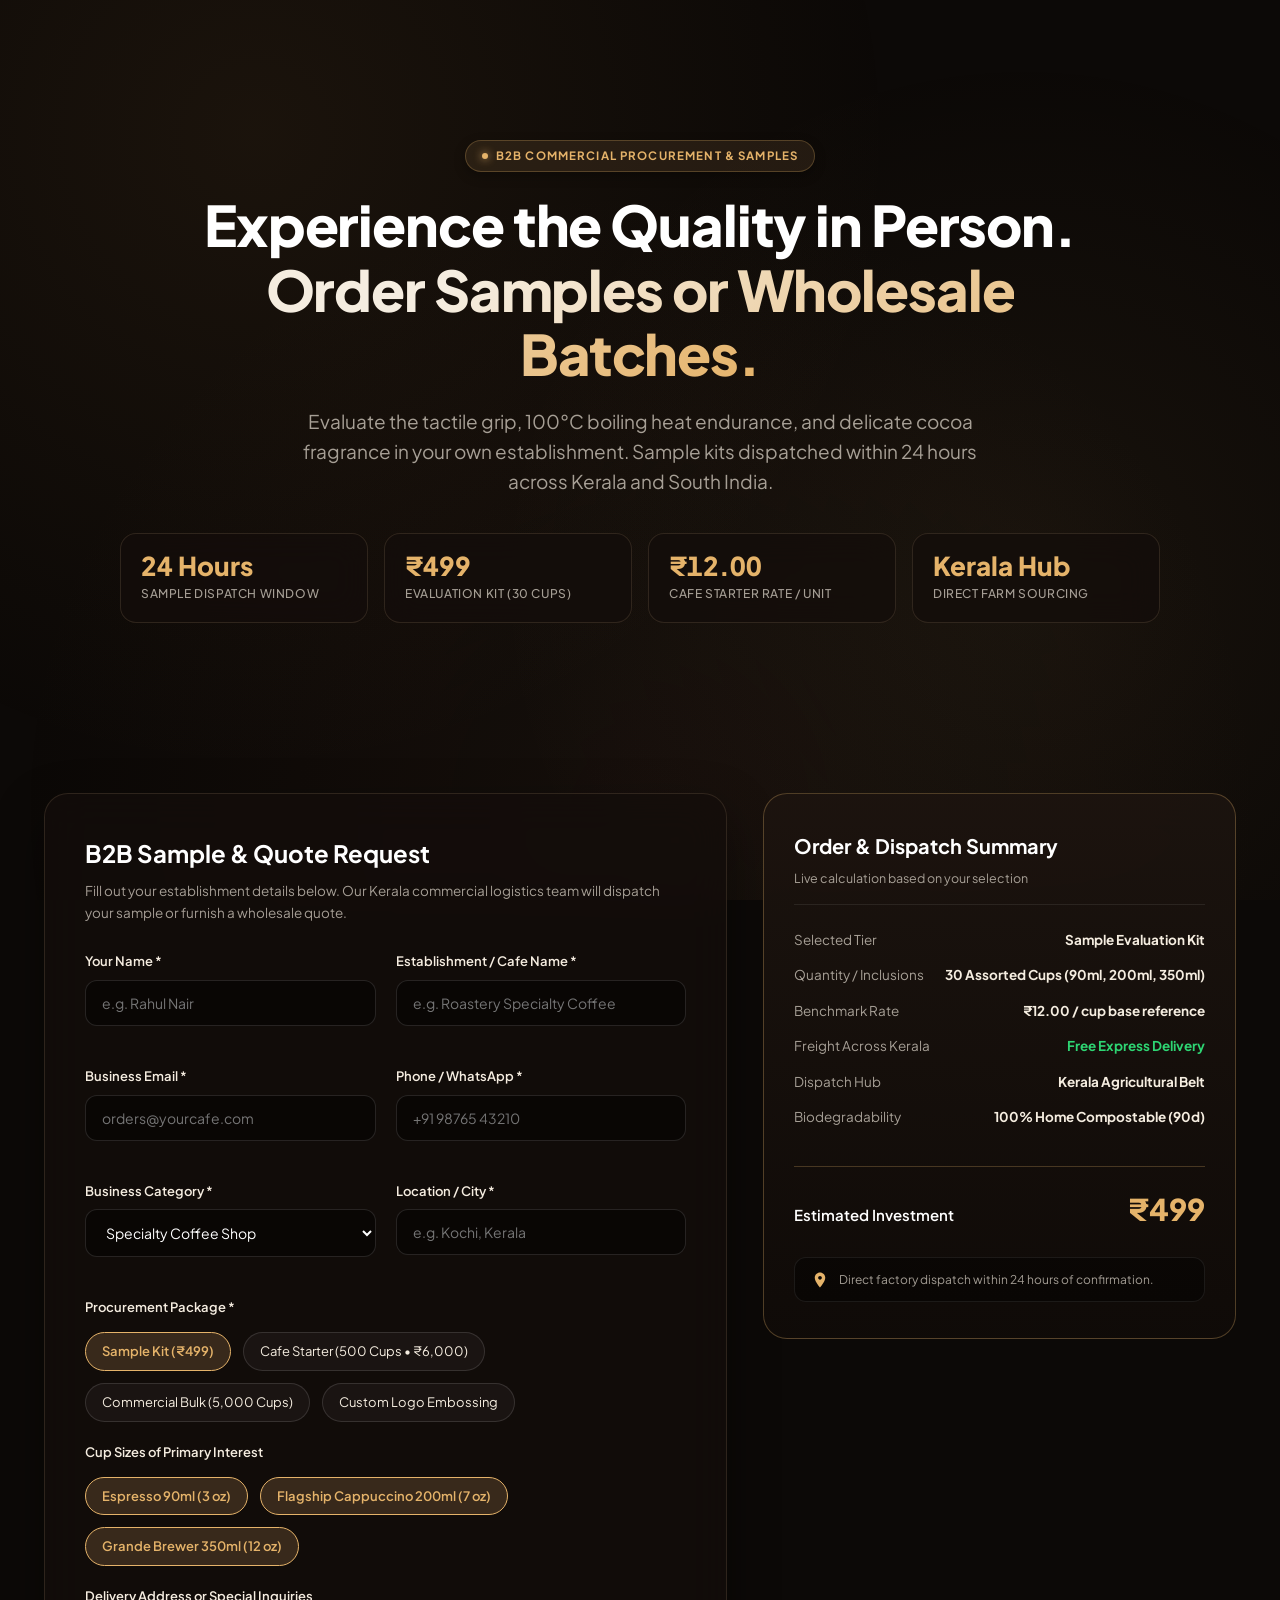
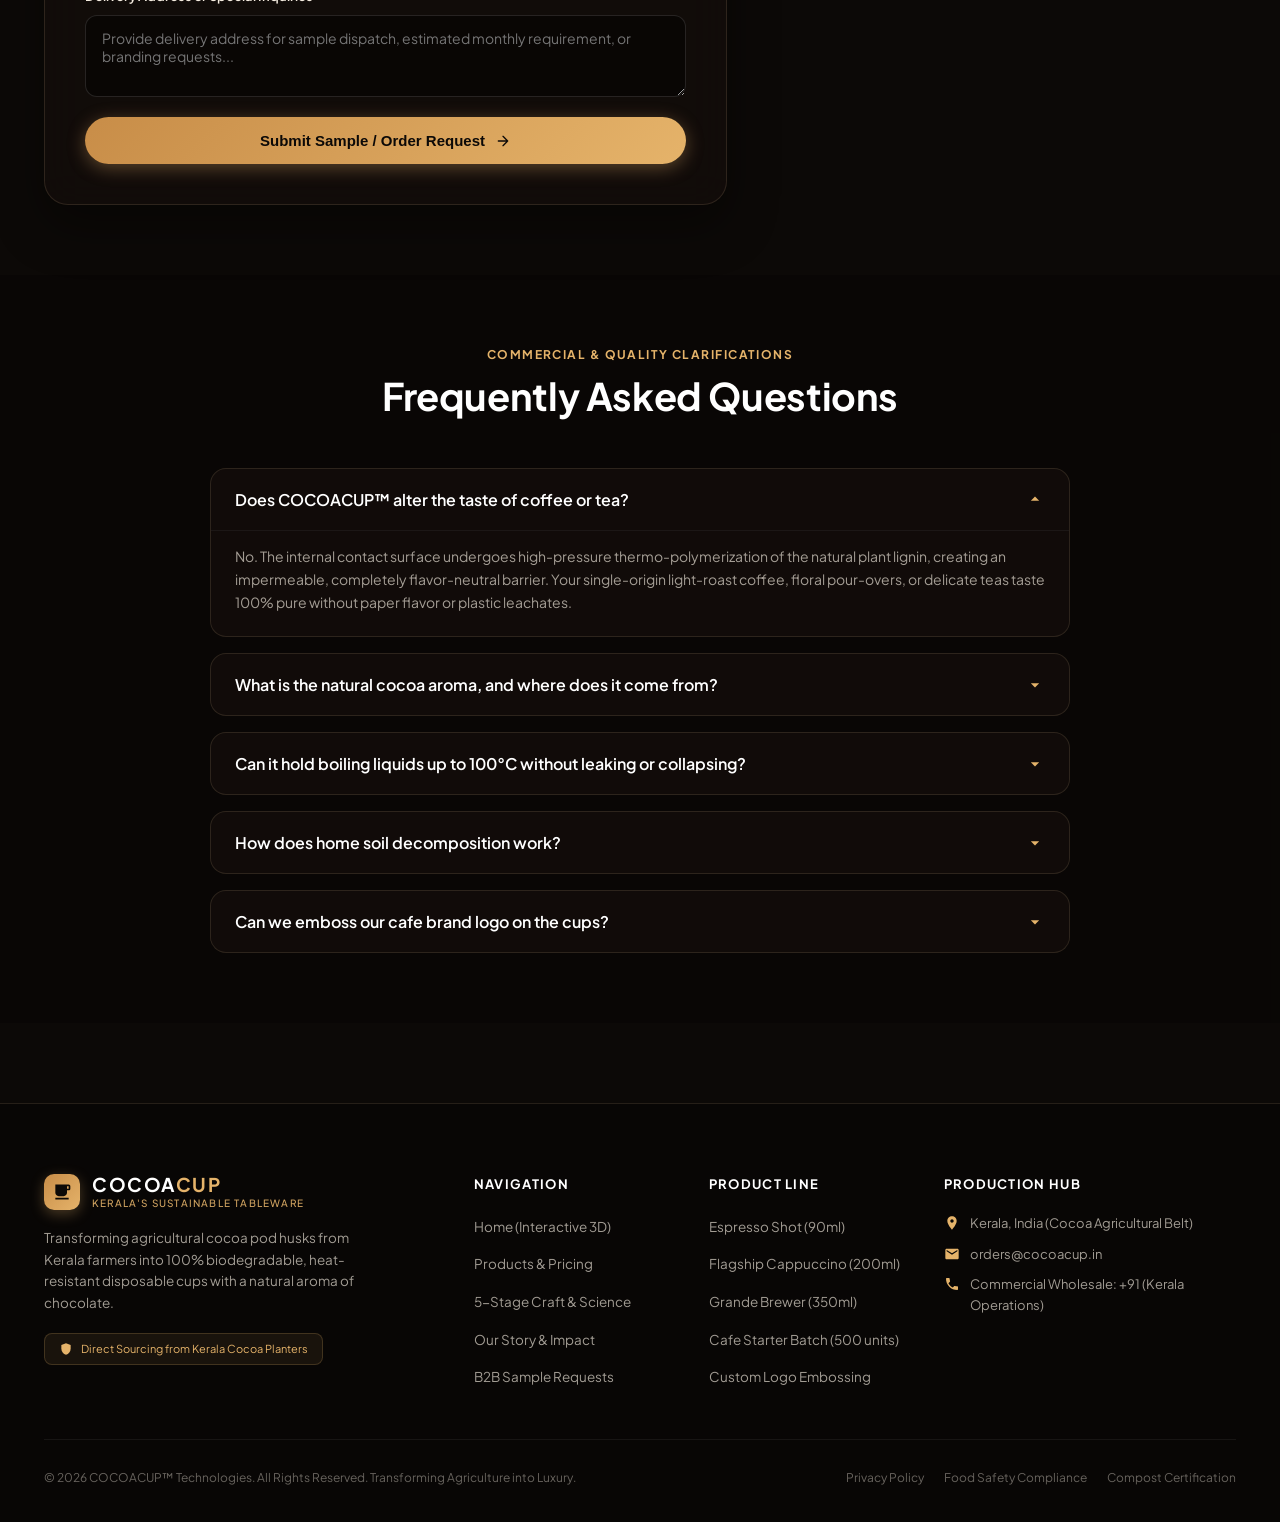
==== contact.html @ 3836f6c8 "Initial commit: COCOACUP luxury scrollytelling website and product pages" ====
<!DOCTYPE html>
<html lang="en">
<head>
  <meta charset="UTF-8">
  <meta name="viewport" content="width=device-width, initial-scale=1.0">
  <title>COCOACUP™ — B2B Wholesale & Sample Inquiries</title>
  <link rel="preconnect" href="https://fonts.googleapis.com">
  <link rel="preconnect" href="https://fonts.gstatic.com" crossorigin>
  <link href="https://fonts.googleapis.com/css2?family=Plus+Jakarta+Sans:wght@300;400;500;600;700;800&display=swap" rel="stylesheet">
  <link rel="stylesheet" href="css/style.css">
  <style>
    /* Contact Page Layout */
    .contact-grid {
      display: grid;
      grid-template-columns: 1.3fr 0.9fr;
      gap: 36px;
      margin-top: 40px;
    }

    .form-card {
      background: var(--bg-card);
      border: 1px solid var(--border-card);
      border-radius: 24px;
      padding: 40px;
      backdrop-filter: blur(20px);
      box-shadow: 0 20px 50px rgba(0, 0, 0, 0.4);
    }

    .form-row {
      display: grid;
      grid-template-columns: 1fr 1fr;
      gap: 20px;
      margin-bottom: 20px;
    }

    .form-group {
      display: flex;
      flex-direction: column;
      gap: 8px;
      margin-bottom: 20px;
    }

    .form-label {
      font-size: 13px;
      font-weight: 600;
      color: var(--accent-cream);
    }

    .form-input, .form-select, .form-textarea {
      width: 100%;
      background: rgba(0, 0, 0, 0.45);
      border: 1px solid rgba(255, 255, 255, 0.12);
      border-radius: 12px;
      padding: 13px 16px;
      color: #ffffff;
      font-family: inherit;
      font-size: 14px;
      outline: none;
      transition: all 0.25s ease;
    }

    .form-input:focus, .form-select:focus, .form-textarea:focus {
      border-color: var(--accent-gold);
      box-shadow: 0 0 12px rgba(229, 179, 106, 0.25);
      background: rgba(20, 14, 11, 0.6);
    }

    .form-select option {
      background: #140e0b;
      color: #ffffff;
    }

    .form-checkbox-group {
      display: flex;
      flex-wrap: wrap;
      gap: 12px;
      margin-top: 6px;
    }

    .custom-check-pill {
      display: inline-flex;
      align-items: center;
      gap: 8px;
      padding: 8px 16px;
      background: rgba(255, 255, 255, 0.04);
      border: 1px solid rgba(255, 255, 255, 0.12);
      border-radius: 999px;
      cursor: pointer;
      font-size: 13px;
      color: var(--accent-cream);
      transition: all 0.2s ease;
      user-select: none;
    }

    .custom-check-pill input {
      display: none;
    }

    .custom-check-pill.selected {
      background: rgba(229, 179, 106, 0.18);
      border-color: var(--accent-gold);
      color: var(--accent-gold);
      font-weight: 600;
    }

    /* Live Summary Card */
    .summary-card {
      background: linear-gradient(180deg, rgba(28, 20, 15, 0.95), rgba(16, 11, 8, 0.95));
      border: 1px solid rgba(229, 179, 106, 0.3);
      border-radius: 24px;
      padding: 36px 30px;
      backdrop-filter: blur(20px);
      display: flex;
      flex-direction: column;
      position: sticky;
      top: 100px;
    }

    .summary-title {
      font-size: 20px;
      font-weight: 700;
      color: #ffffff;
      margin-bottom: 6px;
    }

    .summary-desc {
      font-size: 12.5px;
      color: var(--text-muted);
      margin-bottom: 24px;
      border-bottom: 1px solid rgba(255, 255, 255, 0.08);
      padding-bottom: 16px;
    }

    .summary-list {
      list-style: none;
      display: flex;
      flex-direction: column;
      gap: 14px;
      margin-bottom: 28px;
      flex-grow: 1;
    }

    .summary-row {
      display: flex;
      justify-content: space-between;
      font-size: 13.5px;
    }

    .summary-label {
      color: var(--text-muted);
    }

    .summary-value {
      font-weight: 700;
      color: var(--accent-cream);
      text-align: right;
    }

    .summary-total-bar {
      border-top: 1px solid rgba(229, 179, 106, 0.25);
      padding-top: 18px;
      margin-top: 10px;
      display: flex;
      justify-content: space-between;
      align-items: baseline;
    }

    .summary-total-val {
      font-size: 30px;
      font-weight: 800;
      color: var(--accent-gold);
    }

    .hub-badge {
      display: flex;
      align-items: center;
      gap: 10px;
      margin-top: 24px;
      padding: 12px 16px;
      background: rgba(0, 0, 0, 0.4);
      border: 1px solid rgba(255, 255, 255, 0.08);
      border-radius: 12px;
      font-size: 12px;
      color: var(--text-muted);
    }

    .hub-badge svg {
      width: 18px;
      height: 18px;
      fill: var(--accent-gold);
      flex-shrink: 0;
    }

    /* FAQ Accordion */
    .faq-container {
      max-width: 860px;
      margin: 40px auto 0;
      display: flex;
      flex-direction: column;
      gap: 16px;
    }

    .faq-item {
      background: var(--bg-card);
      border: 1px solid var(--border-card);
      border-radius: 16px;
      overflow: hidden;
      transition: all 0.25s ease;
    }

    .faq-item:hover {
      border-color: var(--border-card-hover);
    }

    .faq-trigger {
      width: 100%;
      background: transparent;
      border: none;
      padding: 20px 24px;
      text-align: left;
      font-size: 16px;
      font-weight: 600;
      color: #ffffff;
      display: flex;
      justify-content: space-between;
      align-items: center;
      cursor: pointer;
      font-family: inherit;
    }

    .faq-icon {
      width: 20px;
      height: 20px;
      fill: var(--accent-gold);
      transition: transform 0.3s ease;
      flex-shrink: 0;
    }

    .faq-item.open .faq-icon {
      transform: rotate(180deg);
    }

    .faq-content {
      padding: 0 24px 22px;
      font-size: 14px;
      color: var(--text-muted);
      line-height: 1.65;
      display: none;
      border-top: 1px solid rgba(255, 255, 255, 0.05);
      padding-top: 14px;
    }

    .faq-item.open .faq-content {
      display: block;
    }

    /* Success Modal */
    .modal-overlay {
      position: fixed;
      inset: 0;
      background: rgba(0, 0, 0, 0.85);
      backdrop-filter: blur(12px);
      z-index: 200;
      display: none;
      align-items: center;
      justify-content: center;
      padding: 24px;
    }

    .modal-overlay.active {
      display: flex;
      animation: fadeIn 0.25s ease;
    }

    .modal-box {
      background: #140e0b;
      border: 1px solid var(--accent-gold);
      border-radius: 24px;
      padding: 40px;
      max-width: 520px;
      width: 100%;
      text-align: center;
      box-shadow: 0 25px 60px rgba(0, 0, 0, 0.8);
    }

    .modal-icon-wrap {
      width: 64px;
      height: 64px;
      border-radius: 50%;
      background: rgba(46, 213, 115, 0.15);
      border: 1px solid #2ed573;
      display: flex;
      align-items: center;
      justify-content: center;
      margin: 0 auto 20px;
      color: #2ed573;
    }

    .modal-icon-wrap svg {
      width: 32px;
      height: 32px;
      fill: currentColor;
    }

    @keyframes fadeIn {
      from { opacity: 0; transform: scale(0.95); }
      to { opacity: 1; transform: scale(1); }
    }

    @media (max-width: 992px) {
      .contact-grid {
        grid-template-columns: 1fr;
      }
      .summary-card {
        position: static;
      }
    }

    @media (max-width: 600px) {
      .form-card {
        padding: 24px;
      }
      .form-row {
        grid-template-columns: 1fr;
      }
    }
  </style>
</head>
<body>

  <div class="page-ambient-glow"></div>

  <!-- Unified Luxury Site Header -->
  <header class="site-header" id="site-header">
    <div class="container nav-inner">
      <a href="index.html" class="brand-logo">
        <div class="brand-emblem">
          <svg viewBox="0 0 24 24">
            <path d="M20 3H4v10c0 2.21 1.79 4 4 4h6c2.21 0 4-1.79 4-4v-3h2c1.1 0 2-.9 2-2V5c0-1.1-.9-2-2-2zm0 5h-2V5h2v3zM4 19h16v2H4z"/>
          </svg>
        </div>
        <div class="brand-text">
          <span class="brand-name">COCOA<span>CUP</span></span>
          <span class="brand-tagline">Kerala's Sustainable Tableware</span>
        </div>
      </a>

      <ul class="nav-links">
        <li><a href="index.html" class="nav-link">Home</a></li>
        <li><a href="products.html" class="nav-link">Products & Rates</a></li>
        <li><a href="process.html" class="nav-link">Craft & Process</a></li>
        <li><a href="story.html" class="nav-link">Our Story & Impact</a></li>
        <li><a href="contact.html" class="nav-link active">B2B / Contact</a></li>
      </ul>

      <div class="nav-actions">
        <a href="#sample" class="btn-sample">
          <span>Request Samples</span>
          <svg width="14" height="14" viewBox="0 0 24 24" fill="currentColor">
            <path d="M5 12h14M12 5l7 7-7 7" stroke="currentColor" stroke-width="2" stroke-linecap="round" stroke-linejoin="round" fill="none"/>
          </svg>
        </a>
        <button class="mobile-toggle" id="mobile-toggle" aria-label="Toggle Navigation">
          <svg viewBox="0 0 24 24">
            <path d="M3 18h18v-2H3v2zm0-5h18v-2H3v2zm0-7v2h18V6H3z"/>
          </svg>
        </button>
      </div>
    </div>
  </header>

  <!-- Mobile Drawer -->
  <div class="mobile-drawer" id="mobile-drawer">
    <a href="index.html" class="nav-link">Home (Interactive 3D Stage)</a>
    <a href="products.html" class="nav-link">Products & Commercial Rates</a>
    <a href="process.html" class="nav-link">5-Stage Craft & Process</a>
    <a href="story.html" class="nav-link">Our Story & Kerala Farmers</a>
    <a href="contact.html" class="nav-link active">Wholesale Order & Contact</a>
    <a href="#sample" class="btn-primary" style="margin-top: 10px;">Request Sample Kit</a>
  </div>

  <div class="content-wrapper">
    <!-- Hero Section -->
    <section class="page-hero" id="sample">
      <div class="container">
        <div class="hero-pill-badge">
          <span class="dot"></span>
          <span>B2B Commercial Procurement & Samples</span>
        </div>
        <h1 class="page-title">
          Experience the Quality in Person. <br>
          <span class="highlight">Order Samples or Wholesale Batches.</span>
        </h1>
        <p class="page-description">
          Evaluate the tactile grip, 100°C boiling heat endurance, and delicate cocoa fragrance in your own establishment. Sample kits dispatched within 24 hours across Kerala and South India.
        </p>

        <!-- Fast Metrics Strip -->
        <div class="metrics-strip">
          <div class="metric-pill">
            <div class="metric-val">24 Hours</div>
            <div class="metric-label">Sample Dispatch Window</div>
          </div>
          <div class="metric-pill">
            <div class="metric-val">₹499</div>
            <div class="metric-label">Evaluation Kit (30 Cups)</div>
          </div>
          <div class="metric-pill">
            <div class="metric-val">₹12.00</div>
            <div class="metric-label">Cafe Starter Rate / Unit</div>
          </div>
          <div class="metric-pill">
            <div class="metric-val">Kerala Hub</div>
            <div class="metric-label">Direct Farm Sourcing</div>
          </div>
        </div>
      </div>
    </section>

    <!-- Form & Live Order Summary Section -->
    <section class="section-pad">
      <div class="container">
        <div class="contact-grid">
          <!-- Form -->
          <div class="form-card">
            <h2 style="font-size: 24px; font-weight:700; color:#fff; margin-bottom:8px;">B2B Sample & Quote Request</h2>
            <p style="font-size: 13.5px; color:var(--text-muted); margin-bottom:28px;">
              Fill out your establishment details below. Our Kerala commercial logistics team will dispatch your sample or furnish a wholesale quote.
            </p>

            <form id="orderForm">
              <div class="form-row">
                <div class="form-group">
                  <label class="form-label" for="contactName">Your Name *</label>
                  <input type="text" id="contactName" class="form-input" placeholder="e.g. Rahul Nair" required>
                </div>
                <div class="form-group">
                  <label class="form-label" for="businessName">Establishment / Cafe Name *</label>
                  <input type="text" id="businessName" class="form-input" placeholder="e.g. Roastery Specialty Coffee" required>
                </div>
              </div>

              <div class="form-row">
                <div class="form-group">
                  <label class="form-label" for="email">Business Email *</label>
                  <input type="email" id="email" class="form-input" placeholder="orders@yourcafe.com" required>
                </div>
                <div class="form-group">
                  <label class="form-label" for="phone">Phone / WhatsApp *</label>
                  <input type="tel" id="phone" class="form-input" placeholder="+91 98765 43210" required>
                </div>
              </div>

              <div class="form-row">
                <div class="form-group">
                  <label class="form-label" for="businessType">Business Category *</label>
                  <select id="businessType" class="form-select">
                    <option value="Specialty Cafe">Specialty Coffee Shop</option>
                    <option value="Restaurant / Bistro">Restaurant / Bistro</option>
                    <option value="Luxury Resort / Hotel">Luxury Hotel / Resort</option>
                    <option value="Catering & Events">Catering & Event Organiser</option>
                    <option value="Wholesale Distributor">Packaging Distributor</option>
                    <option value="Corporate Office">Corporate Office / Institution</option>
                  </select>
                </div>
                <div class="form-group">
                  <label class="form-label" for="cityLocation">Location / City *</label>
                  <input type="text" id="cityLocation" class="form-input" placeholder="e.g. Kochi, Kerala" required>
                </div>
              </div>

              <!-- Order Tier Selection -->
              <div class="form-group">
                <label class="form-label">Procurement Package *</label>
                <div class="form-checkbox-group" id="tierGroup">
                  <label class="custom-check-pill selected" data-tier="sample" data-price="499" data-desc="30 Assorted Cups + Testing Kit">
                    <input type="radio" name="orderTier" value="sample" checked>
                    <span>Sample Kit (₹499)</span>
                  </label>
                  <label class="custom-check-pill" data-tier="starter" data-price="6000" data-desc="500 Flagship Cups (₹12/cup)">
                    <input type="radio" name="orderTier" value="starter">
                    <span>Cafe Starter (500 Cups &bull; ₹6,000)</span>
                  </label>
                  <label class="custom-check-pill" data-tier="wholesale" data-price="52500" data-desc="5,000+ Cups (₹10.50/cup)">
                    <input type="radio" name="orderTier" value="wholesale">
                    <span>Commercial Bulk (5,000 Cups)</span>
                  </label>
                  <label class="custom-check-pill" data-tier="custom" data-price="Quote" data-desc="25,000+ Units with Logo Moulding">
                    <input type="radio" name="orderTier" value="custom">
                    <span>Custom Logo Embossing</span>
                  </label>
                </div>
              </div>

              <!-- Sizes of Interest -->
              <div class="form-group">
                <label class="form-label">Cup Sizes of Primary Interest</label>
                <div class="form-checkbox-group">
                  <label class="custom-check-pill selected">
                    <input type="checkbox" checked value="Espresso 90ml">
                    <span>Espresso 90ml (3 oz)</span>
                  </label>
                  <label class="custom-check-pill selected">
                    <input type="checkbox" checked value="Cappuccino 200ml">
                    <span>Flagship Cappuccino 200ml (7 oz)</span>
                  </label>
                  <label class="custom-check-pill selected">
                    <input type="checkbox" checked value="Grande 350ml">
                    <span>Grande Brewer 350ml (12 oz)</span>
                  </label>
                </div>
              </div>

              <!-- Note -->
              <div class="form-group">
                <label class="form-label" for="notes">Delivery Address or Special Inquiries</label>
                <textarea id="notes" rows="3" class="form-textarea" placeholder="Provide delivery address for sample dispatch, estimated monthly requirement, or branding requests..."></textarea>
              </div>

              <button type="submit" class="btn-primary" style="width:100%; padding:15px; font-size:15px; justify-content:center;">
                <span>Submit Sample / Order Request</span>
                <svg width="16" height="16" viewBox="0 0 24 24" fill="currentColor">
                  <path d="M5 12h14M12 5l7 7-7 7" stroke="currentColor" stroke-width="2" stroke-linecap="round" stroke-linejoin="round" fill="none"/>
                </svg>
              </button>
            </form>
          </div>

          <!-- Sticky Live Summary Card -->
          <div>
            <div class="summary-card">
              <h3 class="summary-title">Order & Dispatch Summary</h3>
              <div class="summary-desc">Live calculation based on your selection</div>

              <ul class="summary-list">
                <li class="summary-row">
                  <span class="summary-label">Selected Tier</span>
                  <span class="summary-value" id="summaryTierName">Sample Evaluation Kit</span>
                </li>
                <li class="summary-row">
                  <span class="summary-label">Quantity / Inclusions</span>
                  <span class="summary-value" id="summaryInclusions">30 Assorted Cups (90ml, 200ml, 350ml)</span>
                </li>
                <li class="summary-row">
                  <span class="summary-label">Benchmark Rate</span>
                  <span class="summary-value">₹12.00 / cup base reference</span>
                </li>
                <li class="summary-row">
                  <span class="summary-label">Freight Across Kerala</span>
                  <span class="summary-value" style="color:#2ed573;">Free Express Delivery</span>
                </li>
                <li class="summary-row">
                  <span class="summary-label">Dispatch Hub</span>
                  <span class="summary-value">Kerala Agricultural Belt</span>
                </li>
                <li class="summary-row">
                  <span class="summary-label">Biodegradability</span>
                  <span class="summary-value">100% Home Compostable (90d)</span>
                </li>
              </ul>

              <div class="summary-total-bar">
                <span class="summary-label" style="font-size:15px; font-weight:600; color:#fff;">Estimated Investment</span>
                <span class="summary-total-val" id="summaryTotal">₹499</span>
              </div>

              <div class="hub-badge">
                <svg viewBox="0 0 24 24"><path d="M12 2C8.13 2 5 5.13 5 9c0 5.25 7 13 7 13s7-7.75 7-13c0-3.87-3.13-7-7-7zm0 9.5c-1.38 0-2.5-1.12-2.5-2.5s1.12-2.5 2.5-2.5 2.5 1.12 2.5 2.5-1.12 2.5-2.5 2.5z"/></svg>
                <span>Direct factory dispatch within 24 hours of confirmation.</span>
              </div>
            </div>
          </div>
        </div>
      </div>
    </section>

    <!-- FAQ Section -->
    <section class="section-pad" style="background: rgba(0,0,0,0.25);">
      <div class="container">
        <div class="section-header">
          <div class="section-subtitle">Commercial & Quality Clarifications</div>
          <h2 class="section-title">Frequently Asked Questions</h2>
        </div>

        <div class="faq-container">
          <!-- FAQ 1 -->
          <div class="faq-item open">
            <button class="faq-trigger" type="button">
              <span>Does COCOACUP™ alter the taste of coffee or tea?</span>
              <svg class="faq-icon" viewBox="0 0 24 24"><path d="M7 10l5 5 5-5z"/></svg>
            </button>
            <div class="faq-content">
              No. The internal contact surface undergoes high-pressure thermo-polymerization of the natural plant lignin, creating an impermeable, completely flavor-neutral barrier. Your single-origin light-roast coffee, floral pour-overs, or delicate teas taste 100% pure without paper flavor or plastic leachates.
            </div>
          </div>

          <!-- FAQ 2 -->
          <div class="faq-item">
            <button class="faq-trigger" type="button">
              <span>What is the natural cocoa aroma, and where does it come from?</span>
              <svg class="faq-icon" viewBox="0 0 24 24"><path d="M7 10l5 5 5-5z"/></svg>
            </button>
            <div class="faq-content">
              Because our cups are manufactured from authentic Kerala cocoa pod husks, the exterior of the cup retains natural organic theobromine volatile compounds. When you hold the hot cup, you receive a subtle, comforting scent of fine dark chocolate, enhancing the sensory ritual of drinking your beverage.
            </div>
          </div>

          <!-- FAQ 3 -->
          <div class="faq-item">
            <button class="faq-trigger" type="button">
              <span>Can it hold boiling liquids up to 100°C without leaking or collapsing?</span>
              <svg class="faq-icon" viewBox="0 0 24 24"><path d="M7 10l5 5 5-5z"/></svg>
            </button>
            <div class="faq-content">
              Yes, rigorously tested. Unlike PLA bioplastics that soften and melt at 55°C, COCOACUP is cured under 180°C and 180 bar pressure. It easily handles boiling tea, Americanos, and hot soups up to 100°C for over 4 continuous hours with zero softening and zero leakage.
            </div>
          </div>

          <!-- FAQ 4 -->
          <div class="faq-item">
            <button class="faq-trigger" type="button">
              <span>How does home soil decomposition work?</span>
              <svg class="faq-icon" viewBox="0 0 24 24"><path d="M7 10l5 5 5-5z"/></svg>
            </button>
            <div class="faq-content">
              COCOACUP contains zero polyethylene, zero PLA, and zero synthetic polymers. Discard it into your cafe's organic waste bin, home compost, or soil garden. Naturally occurring soil fungi and bacteria digest the organic cocoa fibers into humus within 90 days.
            </div>
          </div>

          <!-- FAQ 5 -->
          <div class="faq-item">
            <button class="faq-trigger" type="button">
              <span>Can we emboss our cafe brand logo on the cups?</span>
              <svg class="faq-icon" viewBox="0 0 24 24"><path d="M7 10l5 5 5-5z"/></svg>
            </button>
            <div class="faq-content">
              Yes! For wholesale partner orders of 25,000 units or recurring monthly commercial contracts, our precision toolmakers can craft customized CNC mould inserts to emboss your cafe's logo onto the cup base or sidewalls.
            </div>
          </div>
        </div>
      </div>
    </section>
  </div>

  <!-- Success Confirmation Modal -->
  <div class="modal-overlay" id="successModal">
    <div class="modal-box">
      <div class="modal-icon-wrap">
        <svg viewBox="0 0 24 24"><path d="M9 16.17L4.83 12l-1.42 1.41L9 19 21 7l-1.41-1.41z"/></svg>
      </div>
      <h3 style="font-size:24px; font-weight:700; color:#fff; margin-bottom:12px;">Request Received!</h3>
      <p style="font-size:14px; color:var(--text-muted); line-height:1.6; margin-bottom:20px;">
        Thank you for choosing Kerala's sustainable tableware. Your evaluation request <strong style="color:var(--accent-gold);" id="refCode">#CC-8492</strong> has been logged. Our commercial dispatch desk will reach out via WhatsApp / Email within 4 business hours.
      </p>
      <div style="display:flex; gap:12px; justify-content:center;">
        <button class="btn-primary" id="modalCloseBtn">Done</button>
        <a href="https://wa.me/?text=Hello%20COCOACUP%20Team%2C%20I%20just%20submitted%20a%20sample%20request" target="_blank" class="btn-secondary">Direct WhatsApp</a>
      </div>
    </div>
  </div>

  <!-- Unified Luxury Site Footer -->
  <footer class="site-footer">
    <div class="container">
      <div class="footer-grid">
        <div class="footer-col-brand">
          <a href="index.html" class="brand-logo">
            <div class="brand-emblem">
              <svg viewBox="0 0 24 24">
                <path d="M20 3H4v10c0 2.21 1.79 4 4 4h6c2.21 0 4-1.79 4-4v-3h2c1.1 0 2-.9 2-2V5c0-1.1-.9-2-2-2zm0 5h-2V5h2v3zM4 19h16v2H4z"/>
              </svg>
            </div>
            <div class="brand-text">
              <span class="brand-name">COCOA<span>CUP</span></span>
              <span class="brand-tagline">Kerala's Sustainable Tableware</span>
            </div>
          </a>
          <p class="footer-about-text">
            Transforming agricultural cocoa pod husks from Kerala farmers into 100% biodegradable, heat-resistant disposable cups with a natural aroma of chocolate.
          </p>
          <div class="footer-farmer-badge">
            <svg width="14" height="14" viewBox="0 0 24 24" fill="currentColor">
              <path d="M12 2L4 5v6.09c0 5.05 3.41 9.76 8 10.91 4.59-1.15 8-5.86 8-10.91V5l-8-3z"/>
            </svg>
            <span>Direct Sourcing from Kerala Cocoa Planters</span>
          </div>
        </div>

        <div>
          <h4 class="footer-heading">Navigation</h4>
          <ul class="footer-links">
            <li><a href="index.html" class="footer-link">Home (Interactive 3D)</a></li>
            <li><a href="products.html" class="footer-link">Products & Pricing</a></li>
            <li><a href="process.html" class="footer-link">5-Stage Craft & Science</a></li>
            <li><a href="story.html" class="footer-link">Our Story & Impact</a></li>
            <li><a href="contact.html" class="footer-link">B2B Sample Requests</a></li>
          </ul>
        </div>

        <div>
          <h4 class="footer-heading">Product Line</h4>
          <ul class="footer-links">
            <li><a href="products.html" class="footer-link">Espresso Shot (90ml)</a></li>
            <li><a href="products.html" class="footer-link">Flagship Cappuccino (200ml)</a></li>
            <li><a href="products.html" class="footer-link">Grande Brewer (350ml)</a></li>
            <li><a href="products.html#pricing" class="footer-link">Cafe Starter Batch (500 units)</a></li>
            <li><a href="contact.html" class="footer-link">Custom Logo Embossing</a></li>
          </ul>
        </div>

        <div>
          <h4 class="footer-heading">Production Hub</h4>
          <div class="footer-contact-item">
            <svg viewBox="0 0 24 24"><path d="M12 2C8.13 2 5 5.13 5 9c0 5.25 7 13 7 13s7-7.75 7-13c0-3.87-3.13-7-7-7zm0 9.5c-1.38 0-2.5-1.12-2.5-2.5s1.12-2.5 2.5-2.5 2.5 1.12 2.5 2.5-1.12 2.5-2.5 2.5z"/></svg>
            <span>Kerala, India (Cocoa Agricultural Belt)</span>
          </div>
          <div class="footer-contact-item">
            <svg viewBox="0 0 24 24"><path d="M20 4H4c-1.1 0-1.99.9-1.99 2L2 18c0 1.1.9 2 2 2h16c1.1 0 2-.9 2-2V6c0-1.1-.9-2-2-2zm0 4l-8 5-8-5V6l8 5 8-5v2z"/></svg>
            <span>orders@cocoacup.in</span>
          </div>
          <div class="footer-contact-item">
            <svg viewBox="0 0 24 24"><path d="M6.62 10.79c1.44 2.83 3.76 5.14 6.59 6.59l2.2-2.2c.27-.27.67-.36 1.02-.24 1.12.37 2.33.57 3.57.57.55 0 1 .45 1 1V20c0 .55-.45 1-1 1-9.39 0-17-7.61-17-17 0-.55.45-1 1-1h3.5c.55 0 1 .45 1 1 0 1.25.2 2.45.57 3.57.11.35.03.74-.25 1.02l-2.2 2.2z"/></svg>
            <span>Commercial Wholesale: +91 (Kerala Operations)</span>
          </div>
        </div>
      </div>

      <div class="footer-bottom">
        <div>&copy; 2026 COCOACUP™ Technologies. All Rights Reserved. Transforming Agriculture into Luxury.</div>
        <div class="footer-bottom-links">
          <a href="#">Privacy Policy</a>
          <a href="#">Food Safety Compliance</a>
          <a href="#">Compost Certification</a>
        </div>
      </div>
    </div>
  </footer>

  <script>
    const siteHeader = document.getElementById('site-header');
    window.addEventListener('scroll', () => {
      if (window.scrollY > 20) {
        siteHeader.classList.add('scrolled');
      } else {
        siteHeader.classList.remove('scrolled');
      }
    });

    const mobileToggle = document.getElementById('mobile-toggle');
    const mobileDrawer = document.getElementById('mobile-drawer');
    mobileToggle.addEventListener('click', () => {
      mobileDrawer.classList.toggle('open');
    });

    // Checkbox and Radio Pill Selection Handler
    const tierPills = document.querySelectorAll('#tierGroup .custom-check-pill');
    const summaryTierName = document.getElementById('summaryTierName');
    const summaryInclusions = document.getElementById('summaryInclusions');
    const summaryTotal = document.getElementById('summaryTotal');

    tierPills.forEach(pill => {
      pill.addEventListener('click', () => {
        tierPills.forEach(p => p.classList.remove('selected'));
        pill.classList.add('selected');
        const radio = pill.querySelector('input');
        if (radio) radio.checked = true;

        const tier = pill.dataset.tier;
        const price = pill.dataset.price;
        const desc = pill.dataset.desc;

        if (tier === 'sample') {
          summaryTierName.textContent = 'Sample Evaluation Kit';
          summaryInclusions.textContent = '30 Assorted Cups (90ml, 200ml, 350ml)';
          summaryTotal.textContent = '₹499';
        } else if (tier === 'starter') {
          summaryTierName.textContent = 'Cafe Starter Batch';
          summaryInclusions.textContent = '500 Flagship Cups (200ml) @ ₹12.00/cup';
          summaryTotal.textContent = '₹6,000';
        } else if (tier === 'wholesale') {
          summaryTierName.textContent = 'Commercial Bulk Batch';
          summaryInclusions.textContent = '5,000 Cups @ ₹10.50/cup discounted';
          summaryTotal.textContent = '₹52,500';
        } else if (tier === 'custom') {
          summaryTierName.textContent = 'Custom Logo Embossing Batch';
          summaryInclusions.textContent = '25,000+ Units with Custom Tooling';
          summaryTotal.textContent = 'Custom Quote';
        }
      });
    });

    // URL parameter preselection (e.g. ?tier=starter)
    const urlParams = new URLSearchParams(window.location.search);
    const tierParam = urlParams.get('tier');
    if (tierParam) {
      const matchPill = document.querySelector(`#tierGroup .custom-check-pill[data-tier="${tierParam}"]`);
      if (matchPill) matchPill.click();
    }

    // FAQ Accordion
    const faqItems = document.querySelectorAll('.faq-item');
    faqItems.forEach(item => {
      const trigger = item.querySelector('.faq-trigger');
      trigger.addEventListener('click', () => {
        item.classList.toggle('open');
      });
    });

    // Form submission
    const form = document.getElementById('orderForm');
    const modal = document.getElementById('successModal');
    const modalCloseBtn = document.getElementById('modalCloseBtn');
    const refCode = document.getElementById('refCode');

    form.addEventListener('submit', (e) => {
      e.preventDefault();
      refCode.textContent = '#CC-' + Math.floor(1000 + Math.random() * 9000);
      modal.classList.add('active');
    });

    modalCloseBtn.addEventListener('click', () => {
      modal.classList.remove('active');
      form.reset();
    });
  </script>
</body>
</html>
---- css/style.css ----
/* ==========================================================================
   COCOACUP™ — Luxury Sustainable Tableware Design System
   Brand Aesthetics: Deep Dark Cocoa, Brushed Gold, Warm Cream, Glassmorphism
   ========================================================================== */

:root {
  --bg-dark: #0c0907;
  --bg-darker: #060504;
  --bg-card: rgba(20, 14, 11, 0.78);
  --bg-card-hover: rgba(30, 22, 17, 0.92);
  --border-card: rgba(220, 185, 140, 0.14);
  --border-card-hover: rgba(229, 179, 106, 0.38);
  --accent-gold: #e5b36a;
  --accent-gold-light: #f3cf95;
  --accent-gold-glow: rgba(229, 179, 106, 0.25);
  --accent-warm: #c88d48;
  --accent-cocoa: #5c3826;
  --accent-cream: #f5ede0;
  --text-muted: rgba(245, 237, 224, 0.65);
  --text-dim: rgba(245, 237, 224, 0.4);
  --font-sans: 'Plus Jakarta Sans', -apple-system, BlinkMacSystemFont, 'Segoe UI', Roboto, sans-serif;
  --spring-ease: cubic-bezier(0.16, 1, 0.3, 1);
  --smooth-ease: cubic-bezier(0.25, 1, 0.5, 1);
  --container-max: 1240px;
}

* {
  box-sizing: border-box;
  margin: 0;
  padding: 0;
  -webkit-font-smoothing: antialiased;
  -moz-osx-font-smoothing: grayscale;
}

html {
  scroll-behavior: smooth;
  background-color: var(--bg-dark);
}

body {
  background-color: var(--bg-dark);
  color: var(--accent-cream);
  font-family: var(--font-sans);
  line-height: 1.6;
  overflow-x: hidden;
  min-height: 100vh;
}

/* Background Atmosphere */
.page-ambient-glow {
  position: fixed;
  inset: 0;
  pointer-events: none;
  z-index: 0;
  background: 
    radial-gradient(circle at 20% 15%, rgba(200, 141, 72, 0.08) 0%, transparent 50%),
    radial-gradient(circle at 80% 65%, rgba(229, 179, 106, 0.06) 0%, transparent 45%),
    radial-gradient(circle at 50% 90%, rgba(92, 56, 38, 0.12) 0%, transparent 60%);
}

.content-wrapper {
  position: relative;
  z-index: 1;
}

/* Container */
.container {
  width: 100%;
  max-width: var(--container-max);
  margin: 0 auto;
  padding: 0 24px;
}

/* ==========================================================================
   NAVIGATION BAR (Unified Luxury Header)
   ========================================================================== */
header.site-header {
  position: fixed;
  top: 0;
  left: 0;
  right: 0;
  z-index: 100;
  padding: 16px 0;
  transition: all 0.35s ease;
  backdrop-filter: blur(20px) saturate(160%);
  -webkit-backdrop-filter: blur(20px) saturate(160%);
  background: rgba(12, 9, 7, 0.72);
  border-bottom: 1px solid var(--border-card);
}

header.site-header.scrolled {
  padding: 12px 0;
  background: rgba(10, 7, 5, 0.92);
  box-shadow: 0 10px 30px rgba(0, 0, 0, 0.6);
  border-bottom-color: rgba(229, 179, 106, 0.2);
}

.nav-inner {
  display: flex;
  align-items: center;
  justify-content: space-between;
  gap: 20px;
}

/* Brand Logo */
.brand-logo {
  display: flex;
  align-items: center;
  gap: 12px;
  text-decoration: none;
  color: var(--accent-cream);
  transition: transform 0.25s ease;
}

.brand-logo:hover {
  transform: translateY(-1px);
}

.brand-emblem {
  width: 36px;
  height: 36px;
  border-radius: 10px;
  background: linear-gradient(135deg, var(--accent-warm), var(--accent-gold));
  display: flex;
  align-items: center;
  justify-content: center;
  color: #0c0907;
  box-shadow: 0 4px 14px rgba(229, 179, 106, 0.3);
}

.brand-emblem svg {
  width: 20px;
  height: 20px;
  fill: currentColor;
}

.brand-text {
  display: flex;
  flex-direction: column;
}

.brand-name {
  font-size: 19px;
  font-weight: 700;
  letter-spacing: 0.08em;
  color: #ffffff;
  line-height: 1.1;
  text-transform: uppercase;
}

.brand-name span {
  color: var(--accent-gold);
}

.brand-tagline {
  font-size: 10px;
  font-weight: 500;
  letter-spacing: 0.12em;
  text-transform: uppercase;
  color: var(--accent-gold);
  opacity: 0.9;
}

/* Desktop Nav Links */
.nav-links {
  display: flex;
  align-items: center;
  gap: 28px;
  list-style: none;
}

.nav-link {
  font-size: 13.5px;
  font-weight: 500;
  color: var(--text-muted);
  text-decoration: none;
  transition: all 0.2s ease;
  position: relative;
  padding: 6px 0;
  letter-spacing: 0.02em;
}

.nav-link:hover {
  color: #ffffff;
}

.nav-link.active {
  color: var(--accent-gold);
  font-weight: 600;
}

.nav-link.active::after {
  content: '';
  position: absolute;
  bottom: 0;
  left: 0;
  right: 0;
  height: 2px;
  background: linear-gradient(90deg, var(--accent-warm), var(--accent-gold));
  border-radius: 2px;
  box-shadow: 0 0 8px var(--accent-gold);
}

/* Nav Actions */
.nav-actions {
  display: flex;
  align-items: center;
  gap: 14px;
}

.btn-sample {
  display: inline-flex;
  align-items: center;
  gap: 8px;
  background: linear-gradient(135deg, var(--accent-warm), var(--accent-gold));
  color: #0c0907;
  font-size: 13px;
  font-weight: 700;
  padding: 9px 18px;
  border-radius: 999px;
  text-decoration: none;
  border: none;
  cursor: pointer;
  box-shadow: 0 4px 16px rgba(229, 179, 106, 0.3);
  transition: all 0.25s var(--spring-ease);
}

.btn-sample:hover {
  transform: translateY(-2px) scale(1.02);
  box-shadow: 0 6px 22px rgba(229, 179, 106, 0.45);
}

/* Mobile Menu Toggle */
.mobile-toggle {
  display: none;
  background: rgba(255, 255, 255, 0.06);
  border: 1px solid var(--border-card);
  width: 40px;
  height: 40px;
  border-radius: 10px;
  color: var(--accent-cream);
  cursor: pointer;
  align-items: center;
  justify-content: center;
}

.mobile-toggle svg {
  width: 22px;
  height: 22px;
  fill: currentColor;
}

/* Mobile Drawer */
.mobile-drawer {
  position: fixed;
  top: 72px;
  left: 0;
  right: 0;
  background: rgba(14, 10, 8, 0.98);
  backdrop-filter: blur(28px);
  -webkit-backdrop-filter: blur(28px);
  border-bottom: 1px solid var(--border-card);
  padding: 24px;
  display: none;
  flex-direction: column;
  gap: 18px;
  z-index: 99;
  box-shadow: 0 20px 40px rgba(0, 0, 0, 0.8);
}

.mobile-drawer.open {
  display: flex;
  animation: slideDown 0.3s ease;
}

@keyframes slideDown {
  from { opacity: 0; transform: translateY(-12px); }
  to { opacity: 1; transform: translateY(0); }
}

.mobile-drawer .nav-link {
  font-size: 16px;
  padding: 10px 0;
  border-bottom: 1px solid rgba(255, 255, 255, 0.05);
}

/* ==========================================================================
   PAGE HERO SECTION
   ========================================================================== */
.page-hero {
  padding: 140px 0 60px;
  text-align: center;
  position: relative;
}

.hero-pill-badge {
  display: inline-flex;
  align-items: center;
  gap: 8px;
  padding: 6px 16px;
  background: rgba(229, 179, 106, 0.1);
  border: 1px solid rgba(229, 179, 106, 0.25);
  border-radius: 999px;
  font-size: 11.5px;
  font-weight: 700;
  letter-spacing: 0.1em;
  text-transform: uppercase;
  color: var(--accent-gold);
  margin-bottom: 20px;
  box-shadow: 0 4px 12px rgba(0, 0, 0, 0.3);
}

.hero-pill-badge .dot {
  width: 6px;
  height: 6px;
  border-radius: 50%;
  background: var(--accent-gold);
  box-shadow: 0 0 8px var(--accent-gold);
}

.page-title {
  font-size: clamp(34px, 5vw, 56px);
  font-weight: 800;
  letter-spacing: -0.02em;
  line-height: 1.15;
  color: #ffffff;
  margin-bottom: 20px;
  max-width: 900px;
  margin-left: auto;
  margin-right: auto;
}

.page-title span.highlight {
  background: linear-gradient(135deg, var(--accent-cream) 20%, var(--accent-gold) 100%);
  -webkit-background-clip: text;
  -webkit-text-fill-color: transparent;
}

.page-description {
  font-size: clamp(16px, 2vw, 19px);
  color: var(--text-muted);
  max-width: 720px;
  margin: 0 auto 36px;
  font-weight: 400;
}

/* Key Metrics Strip */
.metrics-strip {
  display: grid;
  grid-template-columns: repeat(auto-fit, minmax(200px, 1fr));
  gap: 16px;
  max-width: 1040px;
  margin: 0 auto;
}

.metric-pill {
  background: var(--bg-card);
  border: 1px solid var(--border-card);
  border-radius: 16px;
  padding: 18px 20px;
  text-align: left;
  backdrop-filter: blur(16px);
  transition: all 0.3s ease;
}

.metric-pill:hover {
  border-color: var(--border-card-hover);
  transform: translateY(-2px);
  background: var(--bg-card-hover);
}

.metric-pill .metric-val {
  font-size: 26px;
  font-weight: 800;
  color: var(--accent-gold);
  line-height: 1.1;
  font-variant-numeric: tabular-nums;
  margin-bottom: 4px;
}

.metric-pill .metric-label {
  font-size: 12px;
  font-weight: 500;
  color: var(--text-muted);
  text-transform: uppercase;
  letter-spacing: 0.05em;
}

/* ==========================================================================
   CARDS & GRID STYLES
   ========================================================================== */
.section-pad {
  padding: 70px 0;
}

.section-pad-sm {
  padding: 40px 0;
}

.section-header {
  text-align: center;
  max-width: 700px;
  margin: 0 auto 48px;
}

.section-subtitle {
  font-size: 12px;
  font-weight: 700;
  letter-spacing: 0.12em;
  text-transform: uppercase;
  color: var(--accent-gold);
  margin-bottom: 8px;
}

.section-title {
  font-size: clamp(26px, 3.5vw, 38px);
  font-weight: 700;
  color: #ffffff;
  letter-spacing: -0.01em;
  line-height: 1.25;
}

.luxury-card {
  background: var(--bg-card);
  border: 1px solid var(--border-card);
  border-radius: 20px;
  padding: 32px;
  backdrop-filter: blur(20px);
  -webkit-backdrop-filter: blur(20px);
  transition: all 0.35s var(--spring-ease);
  position: relative;
  overflow: hidden;
}

.luxury-card:hover {
  border-color: var(--border-card-hover);
  background: var(--bg-card-hover);
  transform: translateY(-4px);
  box-shadow: 0 20px 40px rgba(0, 0, 0, 0.45);
}

.luxury-card::before {
  content: '';
  position: absolute;
  top: 0;
  left: 0;
  right: 0;
  height: 2px;
  background: linear-gradient(90deg, transparent, var(--border-card-hover), transparent);
  opacity: 0;
  transition: opacity 0.35s ease;
}

.luxury-card:hover::before {
  opacity: 1;
}

/* ==========================================================================
   BUTTONS
   ========================================================================== */
.btn-primary {
  display: inline-flex;
  align-items: center;
  justify-content: center;
  gap: 10px;
  background: linear-gradient(135deg, var(--accent-warm), var(--accent-gold));
  color: #0c0907;
  font-size: 14px;
  font-weight: 700;
  padding: 13px 28px;
  border-radius: 999px;
  text-decoration: none;
  border: none;
  cursor: pointer;
  box-shadow: 0 4px 18px rgba(229, 179, 106, 0.35);
  transition: all 0.25s var(--spring-ease);
}

.btn-primary:hover {
  transform: translateY(-2px);
  box-shadow: 0 8px 26px rgba(229, 179, 106, 0.5);
}

.btn-secondary {
  display: inline-flex;
  align-items: center;
  justify-content: center;
  gap: 10px;
  background: rgba(255, 255, 255, 0.05);
  color: var(--accent-cream);
  font-size: 14px;
  font-weight: 600;
  padding: 13px 28px;
  border-radius: 999px;
  text-decoration: none;
  border: 1px solid var(--border-card);
  cursor: pointer;
  transition: all 0.25s ease;
}

.btn-secondary:hover {
  background: rgba(229, 179, 106, 0.12);
  border-color: rgba(229, 179, 106, 0.3);
  color: var(--accent-gold);
  transform: translateY(-2px);
}

/* ==========================================================================
   FOOTER (Unified Luxury Footer)
   ========================================================================== */
footer.site-footer {
  background: #080605;
  border-top: 1px solid var(--border-card);
  padding: 70px 0 35px;
  position: relative;
  margin-top: 80px;
}

.footer-grid {
  display: grid;
  grid-template-columns: 2fr 1fr 1fr 1.5fr;
  gap: 40px;
  margin-bottom: 50px;
}

.footer-col-brand .brand-logo {
  margin-bottom: 16px;
}

.footer-about-text {
  font-size: 13.5px;
  color: var(--text-muted);
  line-height: 1.6;
  max-width: 340px;
  margin-bottom: 20px;
}

.footer-farmer-badge {
  display: inline-flex;
  align-items: center;
  gap: 8px;
  padding: 6px 14px;
  background: rgba(229, 179, 106, 0.08);
  border: 1px solid rgba(229, 179, 106, 0.2);
  border-radius: 8px;
  font-size: 11px;
  color: var(--accent-gold);
}

.footer-heading {
  font-size: 13px;
  font-weight: 700;
  letter-spacing: 0.1em;
  text-transform: uppercase;
  color: #ffffff;
  margin-bottom: 18px;
}

.footer-links {
  list-style: none;
  display: flex;
  flex-direction: column;
  gap: 12px;
}

.footer-link {
  font-size: 13.5px;
  color: var(--text-muted);
  text-decoration: none;
  transition: all 0.2s ease;
}

.footer-link:hover {
  color: var(--accent-gold);
  transform: translateX(3px);
}

.footer-contact-item {
  font-size: 13px;
  color: var(--text-muted);
  margin-bottom: 10px;
  display: flex;
  align-items: flex-start;
  gap: 10px;
}

.footer-contact-item svg {
  width: 16px;
  height: 16px;
  fill: var(--accent-gold);
  flex-shrink: 0;
  margin-top: 2px;
}

.footer-bottom {
  display: flex;
  align-items: center;
  justify-content: space-between;
  border-top: 1px solid rgba(255, 255, 255, 0.06);
  padding-top: 28px;
  font-size: 12px;
  color: var(--text-dim);
  flex-wrap: wrap;
  gap: 14px;
}

.footer-bottom-links {
  display: flex;
  gap: 20px;
}

.footer-bottom-links a {
  color: var(--text-dim);
  text-decoration: none;
  transition: color 0.2s ease;
}

.footer-bottom-links a:hover {
  color: var(--accent-gold);
}

/* ==========================================================================
   RESPONSIVE BREAKPOINTS
   ========================================================================== */
@media (max-width: 992px) {
  .nav-links {
    display: none;
  }
  .mobile-toggle {
    display: flex;
  }
  .footer-grid {
    grid-template-columns: 1fr 1fr;
    gap: 36px;
  }
}

@media (max-width: 600px) {
  .footer-grid {
    grid-template-columns: 1fr;
  }
  .metrics-strip {
    grid-template-columns: 1fr 1fr;
  }
  .footer-bottom {
    flex-direction: column;
    text-align: center;
  }
  .footer-bottom-links {
    justify-content: center;
  }
}

/* ==========================================================================
   HERO SCROLL PINNING & STICKY STAGE (Smooth Transition to Page Content)
   ========================================================================== */
#hero-scroll-section {
  position: relative;
  width: 100%;
  height: 500vh; /* Smooth, luxurious scrubbing distance */
}

#stage-container {
  position: sticky;
  top: 0;
  left: 0;
  width: 100%;
  height: 100vh;
  overflow: hidden;
  display: flex;
  align-items: center;
  justify-content: center;
  background: #0c0907;
  z-index: 10;
}

header.site-header {
  position: fixed;
  top: 0;
  left: 0;
  right: 0;
  z-index: 100;
  padding: 16px 0;
  transition: all 0.4s cubic-bezier(0.16, 1, 0.3, 1);
  backdrop-filter: blur(20px) saturate(160%);
  -webkit-backdrop-filter: blur(20px) saturate(160%);
  background: rgba(12, 9, 7, 0.88);
  border-bottom: 1px solid var(--border-card);
  opacity: 0;
  transform: translateY(-100%);
  pointer-events: none;
}

header.site-header.nav-visible {
  opacity: 1;
  transform: translateY(0);
  pointer-events: auto;
}

.page-content-wrapper {
  position: relative;
  z-index: 20;
  background: var(--bg-dark);
  box-shadow: 0 -30px 60px rgba(0, 0, 0, 0.9);
  user-select: text;
}

/* ==========================================================================
   PRODUCTS SHOWCASE COMPONENTS
   ========================================================================== */
.products-grid {
  display: grid;
  grid-template-columns: repeat(3, 1fr);
  gap: 30px;
  margin-top: 40px;
}

.product-card {
  background: var(--bg-card);
  border: 1px solid var(--border-card);
  border-radius: 24px;
  padding: 32px 28px;
  display: flex;
  flex-direction: column;
  position: relative;
  transition: all 0.35s var(--spring-ease);
  backdrop-filter: blur(20px);
}

.product-card:hover {
  border-color: var(--border-card-hover);
  background: var(--bg-card-hover);
  transform: translateY(-6px);
  box-shadow: 0 24px 50px rgba(0, 0, 0, 0.55);
}

.product-card.featured {
  border-color: rgba(229, 179, 106, 0.45);
  background: linear-gradient(180deg, rgba(32, 22, 16, 0.9) 0%, rgba(18, 13, 10, 0.85) 100%);
}

.featured-badge {
  position: absolute;
  top: 18px;
  right: 20px;
  background: linear-gradient(135deg, var(--accent-warm), var(--accent-gold));
  color: #0c0907;
  font-size: 10px;
  font-weight: 800;
  letter-spacing: 0.1em;
  text-transform: uppercase;
  padding: 4px 10px;
  border-radius: 999px;
}

.product-visual {
  height: 200px;
  display: flex;
  align-items: center;
  justify-content: center;
  margin-bottom: 24px;
  position: relative;
}

.cup-render {
  position: relative;
  width: 140px;
  height: 160px;
  display: flex;
  align-items: center;
  justify-content: center;
  transition: transform 0.4s var(--spring-ease);
}

.product-card:hover .cup-render {
  transform: scale(1.08) rotate(-2deg);
}

.cup-svg {
  width: 100%;
  height: 100%;
  filter: drop-shadow(0 15px 25px rgba(0,0,0,0.6));
}

.product-title {
  font-size: 24px;
  font-weight: 700;
  color: #ffffff;
  margin-bottom: 6px;
}

.product-vol {
  font-size: 13px;
  font-weight: 600;
  color: var(--accent-gold);
  letter-spacing: 0.05em;
  text-transform: uppercase;
  margin-bottom: 14px;
}

.product-desc {
  font-size: 14px;
  color: var(--text-muted);
  line-height: 1.55;
  margin-bottom: 20px;
  flex-grow: 1;
}

.product-specs {
  list-style: none;
  border-top: 1px solid rgba(255, 255, 255, 0.08);
  border-bottom: 1px solid rgba(255, 255, 255, 0.08);
  padding: 14px 0;
  margin-bottom: 20px;
  display: flex;
  flex-direction: column;
  gap: 9px;
}

.spec-item {
  display: flex;
  justify-content: space-between;
  font-size: 12.5px;
}

.spec-label {
  color: var(--text-muted);
}

.spec-value {
  font-weight: 600;
  color: var(--accent-cream);
}

.product-pricing-bar {
  display: flex;
  align-items: baseline;
  justify-content: space-between;
  margin-bottom: 20px;
}

.price-num {
  font-size: 28px;
  font-weight: 800;
  color: var(--accent-gold);
}

.price-note {
  font-size: 12px;
  color: var(--text-dim);
}

/* Pricing Tiers */
.tiers-grid {
  display: grid;
  grid-template-columns: repeat(4, 1fr);
  gap: 20px;
  margin-top: 40px;
}

.tier-card {
  background: var(--bg-card);
  border: 1px solid var(--border-card);
  border-radius: 20px;
  padding: 28px 24px;
  display: flex;
  flex-direction: column;
  transition: all 0.3s ease;
  position: relative;
}

.tier-card:hover {
  border-color: var(--border-card-hover);
  background: var(--bg-card-hover);
  transform: translateY(-4px);
}

.tier-card.popular {
  border-color: var(--accent-gold);
  box-shadow: 0 10px 30px rgba(229, 179, 106, 0.15);
}

.tier-badge {
  display: inline-block;
  font-size: 10.5px;
  font-weight: 700;
  letter-spacing: 0.1em;
  text-transform: uppercase;
  color: var(--accent-gold);
  margin-bottom: 12px;
}

.tier-name {
  font-size: 20px;
  font-weight: 700;
  color: #ffffff;
  margin-bottom: 8px;
}

.tier-price {
  font-size: 32px;
  font-weight: 800;
  color: var(--accent-cream);
  margin-bottom: 4px;
}

.tier-price span {
  font-size: 13px;
  font-weight: 500;
  color: var(--text-muted);
}

.tier-subtext {
  font-size: 12px;
  color: var(--text-muted);
  margin-bottom: 20px;
}

.tier-features {
  list-style: none;
  display: flex;
  flex-direction: column;
  gap: 10px;
  margin-bottom: 24px;
  flex-grow: 1;
}

.tier-feature-item {
  font-size: 12.5px;
  color: var(--accent-cream);
  display: flex;
  align-items: center;
  gap: 8px;
}

.tier-feature-item svg {
  width: 14px;
  height: 14px;
  fill: var(--accent-gold);
  flex-shrink: 0;
}

/* Calculator Box */
.calculator-box {
  background: linear-gradient(135deg, rgba(28, 20, 15, 0.95), rgba(16, 11, 8, 0.95));
  border: 1px solid rgba(229, 179, 106, 0.3);
  border-radius: 28px;
  padding: 44px;
  box-shadow: 0 25px 60px rgba(0, 0, 0, 0.6);
  margin-top: 50px;
}

.calc-slider-wrap {
  margin: 32px 0 36px;
}

.calc-slider {
  width: 100%;
  height: 8px;
  border-radius: 4px;
  background: rgba(255, 255, 255, 0.15);
  outline: none;
  -webkit-appearance: none;
  appearance: none;
  cursor: pointer;
}

.calc-slider::-webkit-slider-thumb {
  -webkit-appearance: none;
  appearance: none;
  width: 24px;
  height: 24px;
  border-radius: 50%;
  background: var(--accent-gold);
  cursor: pointer;
  box-shadow: 0 0 14px var(--accent-gold);
}

.calc-output-grid {
  display: grid;
  grid-template-columns: repeat(4, 1fr);
  gap: 20px;
}

.calc-stat-card {
  background: rgba(0, 0, 0, 0.4);
  border: 1px solid rgba(255, 255, 255, 0.08);
  border-radius: 16px;
  padding: 20px;
  text-align: center;
}

.calc-stat-val {
  font-size: 28px;
  font-weight: 800;
  color: var(--accent-gold);
  line-height: 1.1;
  margin-bottom: 6px;
}

.calc-stat-label {
  font-size: 11.5px;
  color: var(--text-muted);
  text-transform: uppercase;
  letter-spacing: 0.05em;
}

/* Specs Table */
.specs-table-wrap {
  background: var(--bg-card);
  border: 1px solid var(--border-card);
  border-radius: 20px;
  overflow-x: auto;
  margin-top: 40px;
}

table.specs-table {
  width: 100%;
  border-collapse: collapse;
  text-align: left;
  font-size: 13.5px;
}

table.specs-table th {
  background: rgba(255, 255, 255, 0.04);
  padding: 16px 22px;
  font-weight: 700;
  color: var(--accent-gold);
  border-bottom: 1px solid rgba(255, 255, 255, 0.08);
  text-transform: uppercase;
  letter-spacing: 0.06em;
  font-size: 12px;
}

table.specs-table td {
  padding: 16px 22px;
  border-bottom: 1px solid rgba(255, 255, 255, 0.05);
  color: var(--text-muted);
}

table.specs-table tr:hover td {
  background: rgba(229, 179, 106, 0.04);
  color: #ffffff;
}

table.specs-table td strong {
  color: var(--accent-cream);
}

/* ==========================================================================
   PROCESS / CRAFT COMPONENTS
   ========================================================================== */
.timeline-container {
  position: relative;
  max-width: 960px;
  margin: 50px auto 0;
}

.timeline-container::before {
  content: '';
  position: absolute;
  top: 40px;
  bottom: 40px;
  left: 36px;
  width: 2px;
  background: linear-gradient(180deg, var(--accent-gold) 0%, rgba(229,179,106,0.1) 100%);
}

.step-item {
  position: relative;
  padding-left: 90px;
  margin-bottom: 50px;
}

.step-node {
  position: absolute;
  left: 14px;
  top: 24px;
  width: 46px;
  height: 46px;
  border-radius: 50%;
  background: #140e0b;
  border: 2px solid var(--accent-gold);
  display: flex;
  align-items: center;
  justify-content: center;
  color: var(--accent-gold);
  font-weight: 800;
  font-size: 16px;
  box-shadow: 0 0 16px rgba(229, 179, 106, 0.4);
  z-index: 2;
}

.step-card {
  background: var(--bg-card);
  border: 1px solid var(--border-card);
  border-radius: 22px;
  padding: 34px;
  backdrop-filter: blur(20px);
  transition: all 0.35s var(--spring-ease);
  display: grid;
  grid-template-columns: 1.2fr 0.8fr;
  gap: 30px;
  align-items: center;
}

.step-card:hover {
  border-color: var(--border-card-hover);
  background: var(--bg-card-hover);
  transform: translateX(6px);
  box-shadow: 0 15px 40px rgba(0, 0, 0, 0.5);
}

.step-badge {
  display: inline-block;
  font-size: 11px;
  font-weight: 700;
  letter-spacing: 0.12em;
  text-transform: uppercase;
  color: var(--accent-gold);
  margin-bottom: 8px;
}

.step-title {
  font-size: 26px;
  font-weight: 700;
  color: #ffffff;
  margin-bottom: 14px;
  line-height: 1.2;
}

.step-desc {
  font-size: 14px;
  color: var(--text-muted);
  line-height: 1.65;
  margin-bottom: 18px;
}

.step-parameters {
  display: grid;
  grid-template-columns: 1fr 1fr;
  gap: 12px;
  border-top: 1px solid rgba(255, 255, 255, 0.08);
  padding-top: 16px;
}

.param-box {
  background: rgba(0, 0, 0, 0.35);
  border: 1px solid rgba(255, 255, 255, 0.06);
  border-radius: 10px;
  padding: 10px 14px;
}

.param-val {
  font-size: 15px;
  font-weight: 700;
  color: var(--accent-cream);
}

.param-label {
  font-size: 10.5px;
  color: var(--text-muted);
  text-transform: uppercase;
  letter-spacing: 0.05em;
}

.step-visual-box {
  background: rgba(0, 0, 0, 0.5);
  border: 1px solid rgba(229, 179, 106, 0.15);
  border-radius: 16px;
  height: 200px;
  display: flex;
  flex-direction: column;
  align-items: center;
  justify-content: center;
  padding: 20px;
  text-align: center;
  position: relative;
  overflow: hidden;
}

.step-visual-box svg {
  width: 60px;
  height: 60px;
  fill: var(--accent-gold);
  margin-bottom: 12px;
  filter: drop-shadow(0 4px 10px rgba(229,179,106,0.3));
}

.step-visual-caption {
  font-size: 12px;
  font-weight: 600;
  color: var(--accent-cream);
}

/* Comparison Section */
.comparison-grid {
  display: grid;
  grid-template-columns: repeat(3, 1fr);
  gap: 24px;
  margin-top: 40px;
}

.comparison-card {
  background: var(--bg-card);
  border: 1px solid var(--border-card);
  border-radius: 20px;
  padding: 28px;
  backdrop-filter: blur(16px);
  transition: all 0.3s ease;
}

.comparison-card.winner {
  border-color: var(--accent-gold);
  background: linear-gradient(180deg, rgba(32, 22, 16, 0.95), rgba(18, 13, 10, 0.9));
  box-shadow: 0 10px 30px rgba(229, 179, 106, 0.15);
}

.comp-header {
  display: flex;
  justify-content: space-between;
  align-items: center;
  margin-bottom: 18px;
  border-bottom: 1px solid rgba(255, 255, 255, 0.08);
  padding-bottom: 14px;
}

.comp-title {
  font-size: 18px;
  font-weight: 700;
  color: #ffffff;
}

.comp-tag {
  font-size: 11px;
  font-weight: 700;
  padding: 3px 10px;
  border-radius: 999px;
  text-transform: uppercase;
  letter-spacing: 0.05em;
}

.comp-tag.good {
  background: rgba(46, 213, 115, 0.15);
  color: #2ed573;
  border: 1px solid rgba(46, 213, 115, 0.3);
}

.comp-tag.bad {
  background: rgba(255, 71, 87, 0.15);
  color: #ff4757;
  border: 1px solid rgba(255, 71, 87, 0.3);
}

.comp-list {
  list-style: none;
  display: flex;
  flex-direction: column;
  gap: 12px;
  font-size: 13px;
}

.comp-item {
  display: flex;
  align-items: flex-start;
  gap: 10px;
  color: var(--text-muted);
}

.comp-item svg {
  width: 16px;
  height: 16px;
  flex-shrink: 0;
  margin-top: 2px;
}

/* ==========================================================================
   STORY / IMPACT COMPONENTS
   ========================================================================== */
.story-hero-quote {
  font-size: clamp(20px, 2.5vw, 28px);
  font-weight: 300;
  font-style: italic;
  color: var(--accent-gold);
  max-width: 800px;
  margin: 0 auto 30px;
  line-height: 1.4;
}

.problem-solution-grid {
  display: grid;
  grid-template-columns: 1fr 1fr;
  gap: 32px;
  margin-top: 40px;
}

.crisis-card {
  background: rgba(30, 15, 12, 0.7);
  border: 1px solid rgba(255, 71, 87, 0.25);
  border-radius: 22px;
  padding: 36px;
  backdrop-filter: blur(16px);
  position: relative;
}

.crisis-pill {
  display: inline-block;
  font-size: 11px;
  font-weight: 700;
  letter-spacing: 0.1em;
  text-transform: uppercase;
  color: #ff6b81;
  background: rgba(255, 107, 129, 0.12);
  padding: 4px 12px;
  border-radius: 999px;
  margin-bottom: 14px;
}

.solution-card {
  background: rgba(20, 26, 18, 0.7);
  border: 1px solid rgba(46, 213, 115, 0.25);
  border-radius: 22px;
  padding: 36px;
  backdrop-filter: blur(16px);
  position: relative;
}

.solution-pill {
  display: inline-block;
  font-size: 11px;
  font-weight: 700;
  letter-spacing: 0.1em;
  text-transform: uppercase;
  color: #2ed573;
  background: rgba(46, 213, 115, 0.12);
  padding: 4px 12px;
  border-radius: 999px;
  margin-bottom: 14px;
}

.card-heading {
  font-size: 24px;
  font-weight: 700;
  color: #ffffff;
  margin-bottom: 16px;
  line-height: 1.25;
}

.card-body-text {
  font-size: 14.5px;
  color: var(--text-muted);
  line-height: 1.65;
}

.circular-system-box {
  background: linear-gradient(135deg, rgba(24, 16, 12, 0.95), rgba(14, 10, 8, 0.95));
  border: 1px solid rgba(229, 179, 106, 0.25);
  border-radius: 28px;
  padding: 48px;
  margin-top: 50px;
}

.cycle-steps {
  display: grid;
  grid-template-columns: repeat(5, 1fr);
  gap: 16px;
  position: relative;
  margin-top: 36px;
}

.cycle-node {
  background: rgba(0, 0, 0, 0.45);
  border: 1px solid rgba(255, 255, 255, 0.08);
  border-radius: 18px;
  padding: 22px 16px;
  text-align: center;
  position: relative;
  transition: all 0.3s ease;
}

.cycle-node:hover {
  border-color: var(--accent-gold);
  transform: translateY(-4px);
  background: rgba(229, 179, 106, 0.06);
}

.cycle-icon {
  width: 44px;
  height: 44px;
  border-radius: 12px;
  background: rgba(229, 179, 106, 0.12);
  display: flex;
  align-items: center;
  justify-content: center;
  margin: 0 auto 14px;
  color: var(--accent-gold);
}

.cycle-icon svg {
  width: 22px;
  height: 22px;
  fill: currentColor;
}

.cycle-name {
  font-size: 14px;
  font-weight: 700;
  color: #ffffff;
  margin-bottom: 6px;
}

.cycle-desc {
  font-size: 11.5px;
  color: var(--text-muted);
  line-height: 1.45;
}

.projections-grid {
  display: grid;
  grid-template-columns: repeat(3, 1fr);
  gap: 24px;
  margin-top: 40px;
}

.projection-card {
  background: var(--bg-card);
  border: 1px solid var(--border-card);
  border-radius: 22px;
  padding: 32px 28px;
  backdrop-filter: blur(16px);
  transition: all 0.35s ease;
  position: relative;
}

.projection-card:hover {
  border-color: var(--accent-gold);
  transform: translateY(-4px);
}

.year-tag {
  font-size: 12px;
  font-weight: 800;
  letter-spacing: 0.12em;
  text-transform: uppercase;
  color: var(--accent-gold);
  margin-bottom: 8px;
}

.proj-units {
  font-size: 34px;
  font-weight: 800;
  color: #ffffff;
  line-height: 1.1;
  margin-bottom: 6px;
}

.proj-revenue {
  font-size: 14px;
  font-weight: 600;
  color: var(--accent-warm);
  margin-bottom: 18px;
}

.proj-impact-list {
  list-style: none;
  border-top: 1px solid rgba(255, 255, 255, 0.08);
  padding-top: 14px;
  display: flex;
  flex-direction: column;
  gap: 9px;
  font-size: 12.5px;
  color: var(--text-muted);
}

.proj-impact-list strong {
  color: var(--accent-cream);
}

.farmer-spotlight-box {
  display: grid;
  grid-template-columns: 1fr 1fr;
  gap: 40px;
  background: var(--bg-card);
  border: 1px solid var(--border-card);
  border-radius: 26px;
  padding: 44px;
  align-items: center;
  margin-top: 50px;
}

.farmer-visual {
  background: linear-gradient(135deg, rgba(46, 32, 22, 0.9), rgba(20, 14, 10, 0.95));
  border: 1px solid rgba(229, 179, 106, 0.2);
  border-radius: 20px;
  padding: 36px;
  text-align: center;
}

.farmer-stat-num {
  font-size: 46px;
  font-weight: 800;
  color: var(--accent-gold);
  line-height: 1;
  margin-bottom: 8px;
}

.farmer-stat-label {
  font-size: 13px;
  color: var(--accent-cream);
  font-weight: 600;
  margin-bottom: 18px;
}

/* ==========================================================================
   CONTACT & B2B HUB COMPONENTS
   ========================================================================== */
.contact-grid {
  display: grid;
  grid-template-columns: 1.3fr 0.9fr;
  gap: 36px;
  margin-top: 40px;
}

.form-card {
  background: var(--bg-card);
  border: 1px solid var(--border-card);
  border-radius: 24px;
  padding: 40px;
  backdrop-filter: blur(20px);
  box-shadow: 0 20px 50px rgba(0, 0, 0, 0.4);
}

.form-row {
  display: grid;
  grid-template-columns: 1fr 1fr;
  gap: 20px;
  margin-bottom: 20px;
}

.form-group {
  display: flex;
  flex-direction: column;
  gap: 8px;
  margin-bottom: 20px;
}

.form-label {
  font-size: 13px;
  font-weight: 600;
  color: var(--accent-cream);
}

.form-input, .form-select, .form-textarea {
  width: 100%;
  background: rgba(0, 0, 0, 0.45);
  border: 1px solid rgba(255, 255, 255, 0.12);
  border-radius: 12px;
  padding: 13px 16px;
  color: #ffffff;
  font-family: inherit;
  font-size: 14px;
  outline: none;
  transition: all 0.25s ease;
}

.form-input:focus, .form-select:focus, .form-textarea:focus {
  border-color: var(--accent-gold);
  box-shadow: 0 0 12px rgba(229, 179, 106, 0.25);
  background: rgba(20, 14, 11, 0.6);
}

.form-select option {
  background: #140e0b;
  color: #ffffff;
}

.form-checkbox-group {
  display: flex;
  flex-wrap: wrap;
  gap: 12px;
  margin-top: 6px;
}

.custom-check-pill {
  display: inline-flex;
  align-items: center;
  gap: 8px;
  padding: 8px 16px;
  background: rgba(255, 255, 255, 0.04);
  border: 1px solid rgba(255, 255, 255, 0.12);
  border-radius: 999px;
  cursor: pointer;
  font-size: 13px;
  color: var(--accent-cream);
  transition: all 0.2s ease;
  user-select: none;
}

.custom-check-pill input {
  display: none;
}

.custom-check-pill.selected {
  background: rgba(229, 179, 106, 0.18);
  border-color: var(--accent-gold);
  color: var(--accent-gold);
  font-weight: 600;
}

.summary-card {
  background: linear-gradient(180deg, rgba(28, 20, 15, 0.95), rgba(16, 11, 8, 0.95));
  border: 1px solid rgba(229, 179, 106, 0.3);
  border-radius: 24px;
  padding: 36px 30px;
  backdrop-filter: blur(20px);
  display: flex;
  flex-direction: column;
  position: sticky;
  top: 90px;
}

.summary-title {
  font-size: 20px;
  font-weight: 700;
  color: #ffffff;
  margin-bottom: 6px;
}

.summary-desc {
  font-size: 12.5px;
  color: var(--text-muted);
  margin-bottom: 24px;
  border-bottom: 1px solid rgba(255, 255, 255, 0.08);
  padding-bottom: 16px;
}

.summary-list {
  list-style: none;
  display: flex;
  flex-direction: column;
  gap: 14px;
  margin-bottom: 28px;
  flex-grow: 1;
}

.summary-row {
  display: flex;
  justify-content: space-between;
  font-size: 13.5px;
}

.summary-label {
  color: var(--text-muted);
}

.summary-value {
  font-weight: 700;
  color: var(--accent-cream);
  text-align: right;
}

.summary-total-bar {
  border-top: 1px solid rgba(229, 179, 106, 0.25);
  padding-top: 18px;
  margin-top: 10px;
  display: flex;
  justify-content: space-between;
  align-items: baseline;
}

.summary-total-val {
  font-size: 30px;
  font-weight: 800;
  color: var(--accent-gold);
}

.hub-badge {
  display: flex;
  align-items: center;
  gap: 10px;
  margin-top: 24px;
  padding: 12px 16px;
  background: rgba(0, 0, 0, 0.4);
  border: 1px solid rgba(255, 255, 255, 0.08);
  border-radius: 12px;
  font-size: 12px;
  color: var(--text-muted);
}

.hub-badge svg {
  width: 18px;
  height: 18px;
  fill: var(--accent-gold);
  flex-shrink: 0;
}

/* FAQ Accordion */
.faq-container {
  max-width: 860px;
  margin: 40px auto 0;
  display: flex;
  flex-direction: column;
  gap: 16px;
}

.faq-item {
  background: var(--bg-card);
  border: 1px solid var(--border-card);
  border-radius: 16px;
  overflow: hidden;
  transition: all 0.25s ease;
}

.faq-item:hover {
  border-color: var(--border-card-hover);
}

.faq-trigger {
  width: 100%;
  background: transparent;
  border: none;
  padding: 20px 24px;
  text-align: left;
  font-size: 16px;
  font-weight: 600;
  color: #ffffff;
  display: flex;
  justify-content: space-between;
  align-items: center;
  cursor: pointer;
  font-family: inherit;
}

.faq-icon {
  width: 20px;
  height: 20px;
  fill: var(--accent-gold);
  transition: transform 0.3s ease;
  flex-shrink: 0;
}

.faq-item.open .faq-icon {
  transform: rotate(180deg);
}

.faq-content {
  padding: 0 24px 22px;
  font-size: 14px;
  color: var(--text-muted);
  line-height: 1.65;
  display: none;
  border-top: 1px solid rgba(255, 255, 255, 0.05);
  padding-top: 14px;
}

.faq-item.open .faq-content {
  display: block;
}

/* Modal */
.modal-overlay {
  position: fixed;
  inset: 0;
  background: rgba(0, 0, 0, 0.85);
  backdrop-filter: blur(12px);
  z-index: 300;
  display: none;
  align-items: center;
  justify-content: center;
  padding: 24px;
}

.modal-overlay.active {
  display: flex;
  animation: fadeIn 0.25s ease;
}

.modal-box {
  background: #140e0b;
  border: 1px solid var(--accent-gold);
  border-radius: 24px;
  padding: 40px;
  max-width: 520px;
  width: 100%;
  text-align: center;
  box-shadow: 0 25px 60px rgba(0, 0, 0, 0.8);
}

.modal-icon-wrap {
  width: 64px;
  height: 64px;
  border-radius: 50%;
  background: rgba(46, 213, 115, 0.15);
  border: 1px solid #2ed573;
  display: flex;
  align-items: center;
  justify-content: center;
  margin: 0 auto 20px;
  color: #2ed573;
}

.modal-icon-wrap svg {
  width: 32px;
  height: 32px;
  fill: currentColor;
}
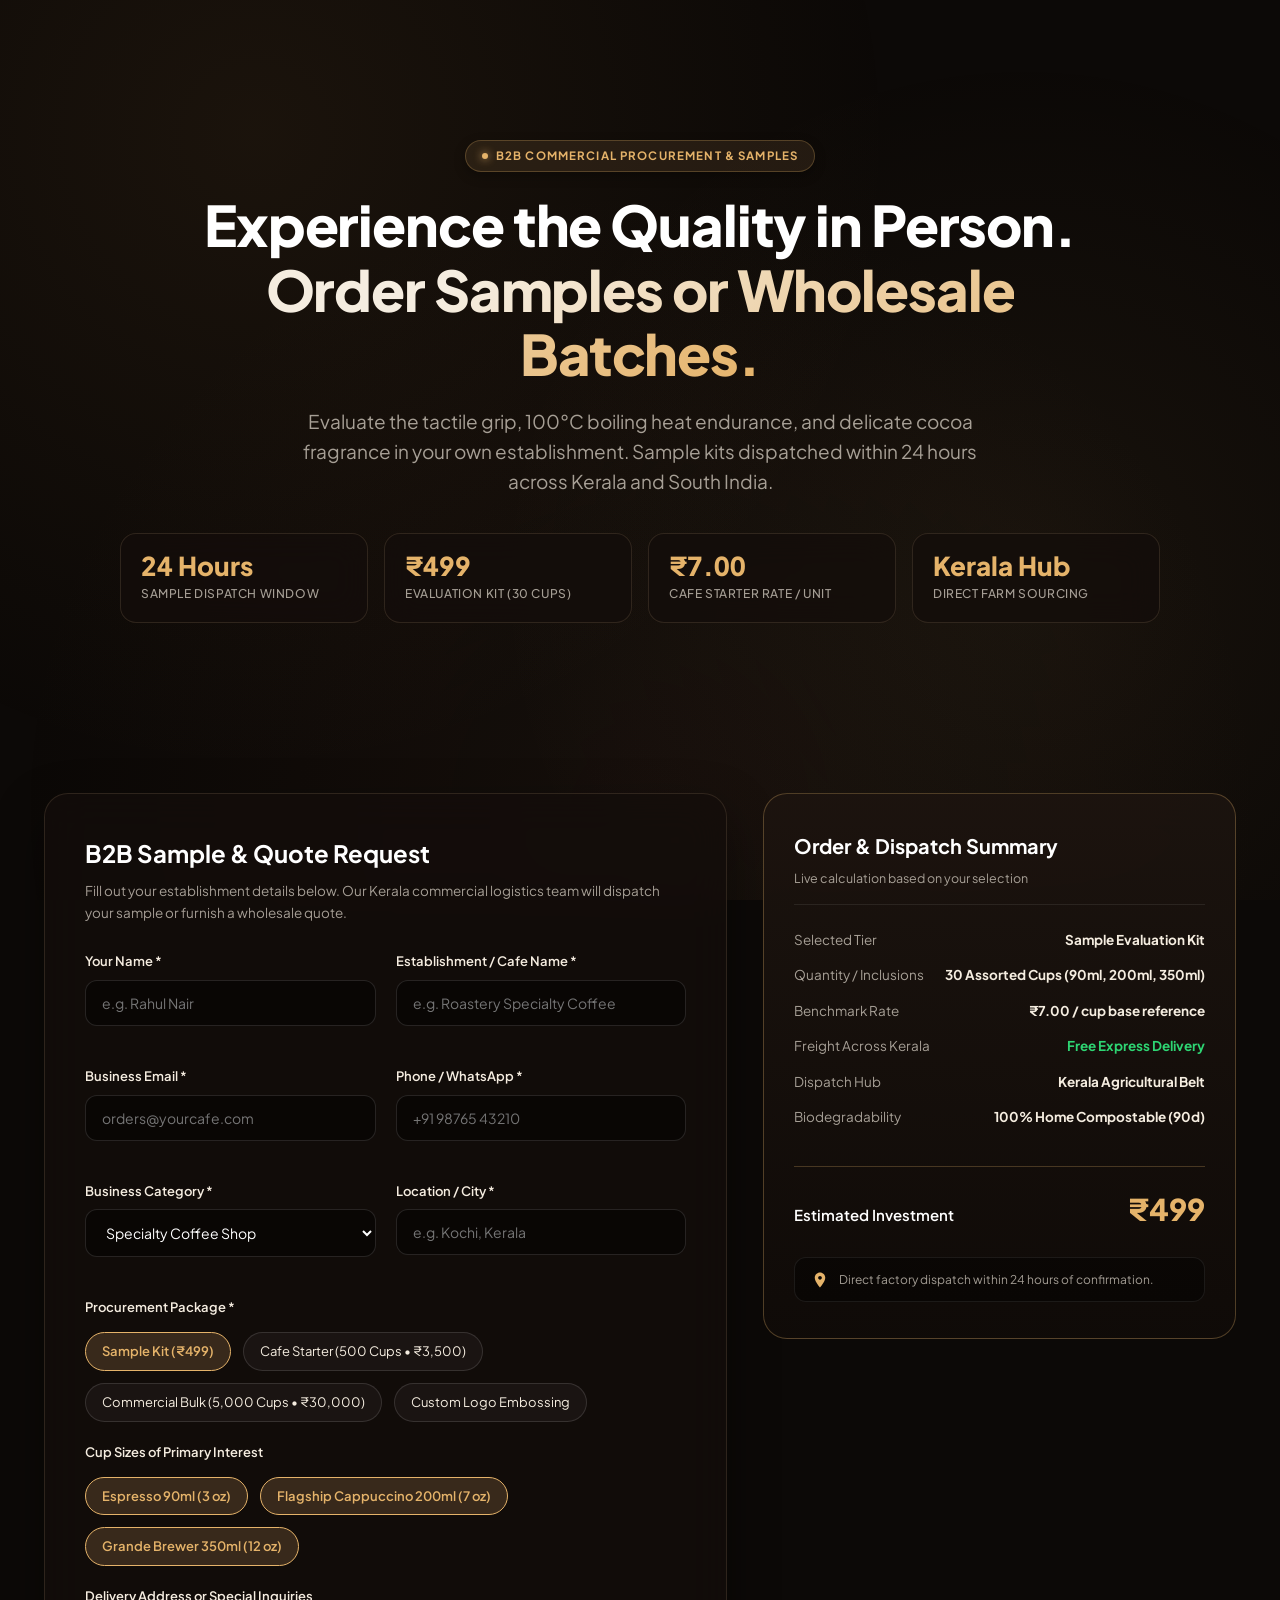
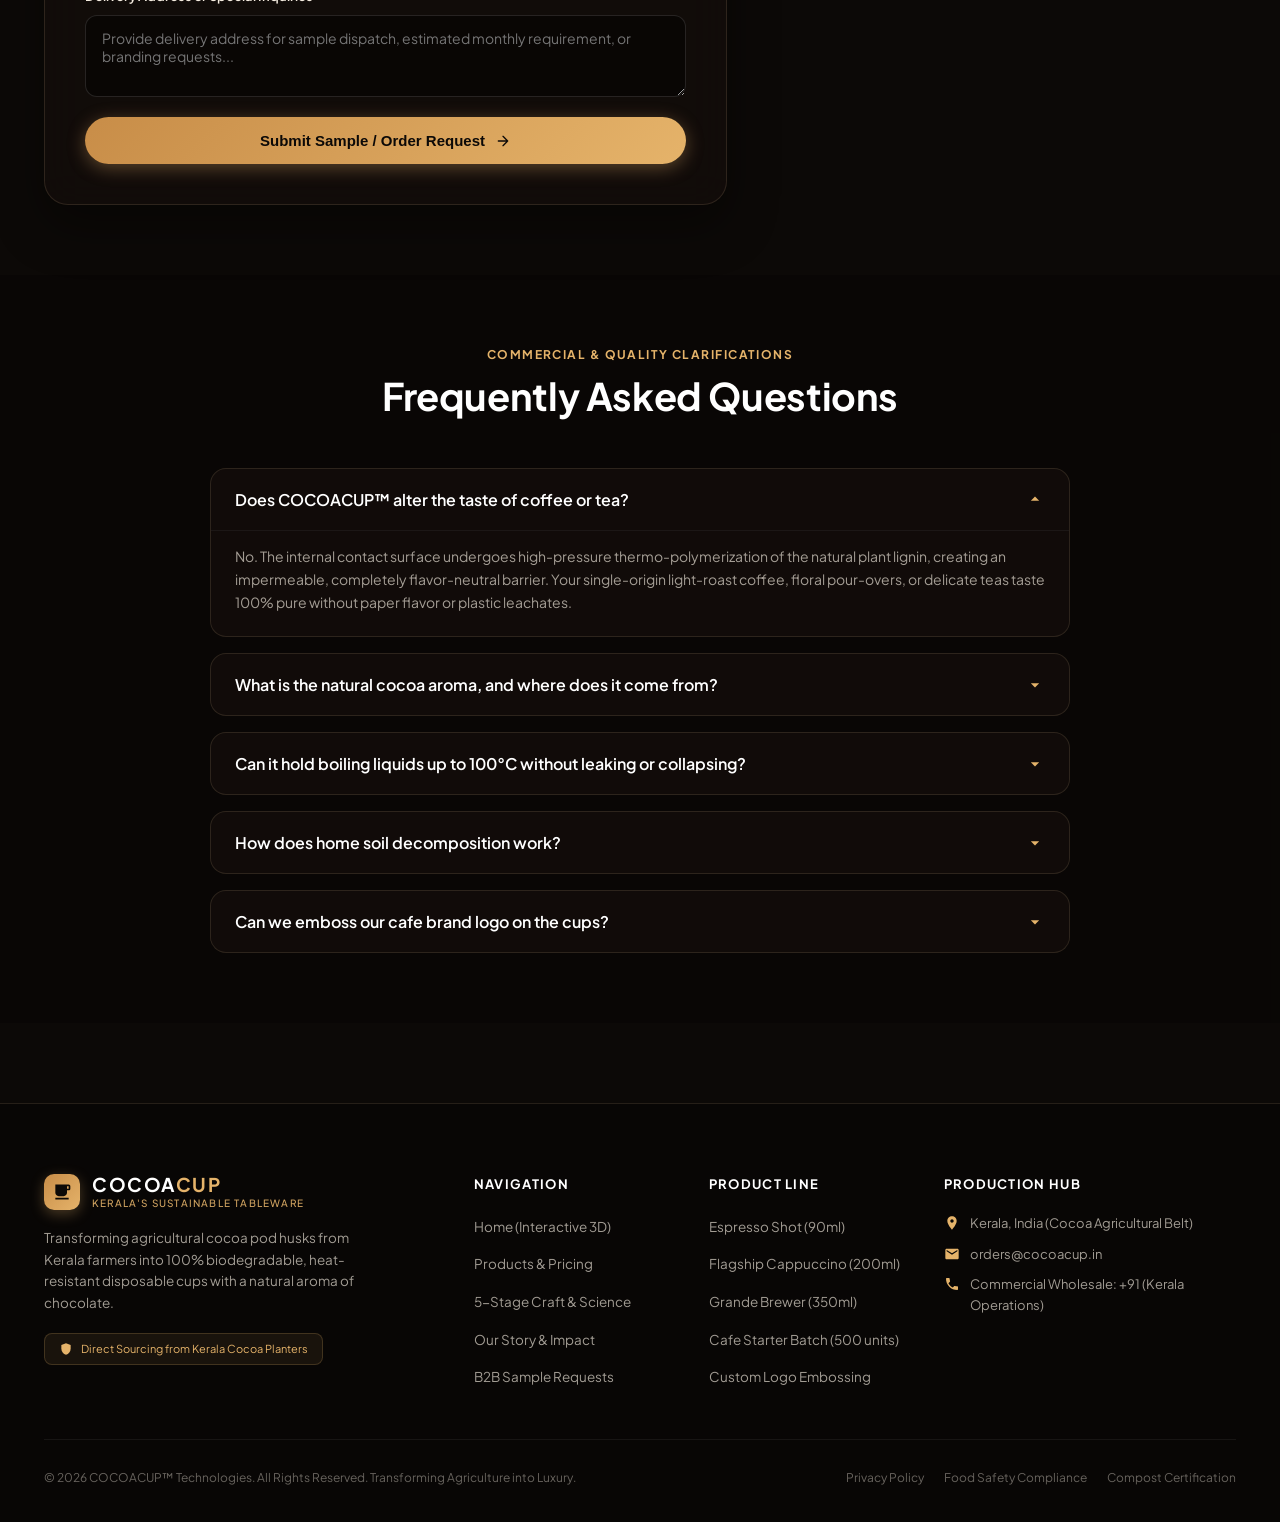
==== commit 2d9e830c: "Update pricing to ₹7 unit model, commercial tiers, and revised 3-year financial projections from new" ====
--- a/contact.html
+++ b/contact.html
@@ -2,7 +2,7 @@
 <html lang="en">
 <head>
   <meta charset="UTF-8">
-  <meta name="viewport" content="width=device-width, initial-scale=1.0">
+  <meta name="viewport" content="width=device-width, initial-scale=1.0, viewport-fit=cover">
   <title>COCOACUP™ — B2B Wholesale & Sample Inquiries</title>
   <link rel="preconnect" href="https://fonts.googleapis.com">
   <link rel="preconnect" href="https://fonts.gstatic.com" crossorigin>
@@ -406,7 +406,7 @@
             <div class="metric-label">Evaluation Kit (30 Cups)</div>
           </div>
           <div class="metric-pill">
-            <div class="metric-val">₹12.00</div>
+            <div class="metric-val">₹7.00</div>
             <div class="metric-label">Cafe Starter Rate / Unit</div>
           </div>
           <div class="metric-pill">
@@ -477,13 +477,13 @@
                     <input type="radio" name="orderTier" value="sample" checked>
                     <span>Sample Kit (₹499)</span>
                   </label>
-                  <label class="custom-check-pill" data-tier="starter" data-price="6000" data-desc="500 Flagship Cups (₹12/cup)">
+                  <label class="custom-check-pill" data-tier="starter" data-price="3500" data-desc="500 Flagship Cups (₹7/cup)">
                     <input type="radio" name="orderTier" value="starter">
-                    <span>Cafe Starter (500 Cups &bull; ₹6,000)</span>
+                    <span>Cafe Starter (500 Cups &bull; ₹3,500)</span>
                   </label>
-                  <label class="custom-check-pill" data-tier="wholesale" data-price="52500" data-desc="5,000+ Cups (₹10.50/cup)">
+                  <label class="custom-check-pill" data-tier="wholesale" data-price="30000" data-desc="5,000+ Cups (₹6/cup)">
                     <input type="radio" name="orderTier" value="wholesale">
-                    <span>Commercial Bulk (5,000 Cups)</span>
+                    <span>Commercial Bulk (5,000 Cups &bull; ₹30,000)</span>
                   </label>
                   <label class="custom-check-pill" data-tier="custom" data-price="Quote" data-desc="25,000+ Units with Logo Moulding">
                     <input type="radio" name="orderTier" value="custom">
@@ -543,7 +543,7 @@
                 </li>
                 <li class="summary-row">
                   <span class="summary-label">Benchmark Rate</span>
-                  <span class="summary-value">₹12.00 / cup base reference</span>
+                  <span class="summary-value">₹7.00 / cup base reference</span>
                 </li>
                 <li class="summary-row">
                   <span class="summary-label">Freight Across Kerala</span>
@@ -775,12 +775,12 @@
           summaryTotal.textContent = '₹499';
         } else if (tier === 'starter') {
           summaryTierName.textContent = 'Cafe Starter Batch';
-          summaryInclusions.textContent = '500 Flagship Cups (200ml) @ ₹12.00/cup';
-          summaryTotal.textContent = '₹6,000';
+          summaryInclusions.textContent = '500 Flagship Cups (200ml) @ ₹7.00/cup';
+          summaryTotal.textContent = '₹3,500';
         } else if (tier === 'wholesale') {
           summaryTierName.textContent = 'Commercial Bulk Batch';
-          summaryInclusions.textContent = '5,000 Cups @ ₹10.50/cup discounted';
-          summaryTotal.textContent = '₹52,500';
+          summaryInclusions.textContent = '5,000 Cups @ ₹6.00/cup discounted';
+          summaryTotal.textContent = '₹30,000';
         } else if (tier === 'custom') {
           summaryTierName.textContent = 'Custom Logo Embossing Batch';
           summaryInclusions.textContent = '25,000+ Units with Custom Tooling';
--- a/css/style.css
+++ b/css/style.css
@@ -652,26 +652,31 @@
 }
 
 /* ==========================================================================
-   HERO SCROLL PINNING & STICKY STAGE (Smooth Transition to Page Content)
+   HERO SCROLL STAGE - 250vh Sticky Scrollytelling Stage (Smooth Manual Scrub & Intro)
    ========================================================================== */
 #hero-scroll-section {
   position: relative;
   width: 100%;
-  height: 500vh; /* Smooth, luxurious scrubbing distance */
+  height: 250vh;
+  height: 250dvh;
+  background: #0c0907;
 }
 
 #stage-container {
+  position: -webkit-sticky;
   position: sticky;
   top: 0;
-  left: 0;
-  width: 100%;
+  width: 100vw;
   height: 100vh;
+  height: 100dvh;
   overflow: hidden;
   display: flex;
   align-items: center;
   justify-content: center;
   background: #0c0907;
   z-index: 10;
+  user-select: none;
+  touch-action: pan-y;
 }
 
 header.site-header {
@@ -1804,3 +1809,481 @@
   height: 32px;
   fill: currentColor;
 }
+
+/* ==========================================================================
+   SMARTPHONE & RESPONSIVE MASTER DESIGN SYSTEM (Mobile Optimized)
+   Tested for iOS Safari (iPhone SE to 16 Pro Max), Android Chrome, Foldables
+   ========================================================================== */
+
+/* Tablet & Mobile Landscape (<= 992px) */
+@media (max-width: 992px) {
+  :root {
+    --container-max: 100%;
+  }
+
+  .container {
+    padding: 0 20px;
+  }
+
+  .nav-links {
+    display: none !important;
+  }
+
+  .mobile-toggle {
+    display: flex !important;
+  }
+
+  .products-grid {
+    grid-template-columns: 1fr;
+    max-width: 520px;
+    margin-left: auto;
+    margin-right: auto;
+    gap: 24px;
+  }
+
+  .tiers-grid {
+    grid-template-columns: 1fr 1fr;
+    gap: 16px;
+  }
+
+  .calc-output-grid {
+    grid-template-columns: 1fr 1fr;
+    gap: 12px;
+  }
+
+  .step-card {
+    grid-template-columns: 1fr;
+    gap: 20px;
+  }
+
+  .step-visual-box {
+    order: -1;
+    height: 160px;
+  }
+
+  .cycle-steps {
+    grid-template-columns: repeat(3, 1fr);
+    gap: 12px;
+  }
+
+  .projections-grid {
+    grid-template-columns: 1fr;
+    max-width: 500px;
+    margin-left: auto;
+    margin-right: auto;
+  }
+
+  .farmer-spotlight-box {
+    grid-template-columns: 1fr;
+    gap: 28px;
+    padding: 32px 24px;
+  }
+
+  .contact-grid {
+    grid-template-columns: 1fr;
+    gap: 28px;
+  }
+
+  .summary-card {
+    position: static;
+  }
+}
+
+/* Smartphone Portrait & Narrow Screens (<= 768px) */
+@media (max-width: 768px) {
+  html, body {
+    overflow-x: hidden;
+    -webkit-text-size-adjust: 100%;
+  }
+
+  .container {
+    padding: 0 16px;
+  }
+
+  .section-pad {
+    padding: 56px 0;
+  }
+
+  .section-title {
+    font-size: clamp(24px, 6.2vw, 32px);
+    line-height: 1.22;
+  }
+
+  .hero-pill-badge {
+    font-size: 11px;
+    padding: 5px 12px;
+  }
+
+  /* Header on Mobile */
+  header.site-header {
+    padding: 10px 0;
+  }
+
+  .brand-emblem {
+    width: 32px;
+    height: 32px;
+    border-radius: 8px;
+  }
+
+  .brand-emblem svg {
+    width: 17px;
+    height: 17px;
+  }
+
+  .brand-name {
+    font-size: 16px;
+  }
+
+  .brand-tagline {
+    font-size: 9.5px;
+  }
+
+  .btn-sample {
+    padding: 8px 14px;
+    font-size: 12px;
+    border-radius: 999px;
+  }
+
+  .btn-sample span {
+    display: inline;
+  }
+
+  .mobile-drawer {
+    top: 56px;
+    padding: 20px 16px;
+    gap: 12px;
+    max-height: calc(100dvh - 56px);
+    overflow-y: auto;
+    -webkit-overflow-scrolling: touch;
+  }
+
+  .mobile-drawer .nav-link {
+    font-size: 15px;
+    padding: 10px 0;
+    border-bottom: 1px solid rgba(255, 255, 255, 0.06);
+    display: block;
+  }
+
+  /* Products & Metrics */
+  .metrics-strip {
+    grid-template-columns: 1fr 1fr;
+    gap: 10px;
+    margin-bottom: 28px;
+  }
+
+  .metric-pill {
+    padding: 14px 10px;
+    border-radius: 14px;
+  }
+
+  .metric-val {
+    font-size: 22px;
+  }
+
+  .metric-label {
+    font-size: 10px;
+    line-height: 1.3;
+  }
+
+  .product-card {
+    padding: 24px 18px;
+    border-radius: 20px;
+  }
+
+  .product-visual {
+    height: 170px;
+    margin-bottom: 18px;
+  }
+
+  .cup-render {
+    width: 120px;
+    height: 140px;
+  }
+
+  .product-title {
+    font-size: 22px;
+  }
+
+  .product-vol {
+    font-size: 12px;
+  }
+
+  .price-num {
+    font-size: 24px;
+  }
+
+  /* Interactive Calculator */
+  .calculator-box {
+    padding: 22px 16px;
+    border-radius: 20px;
+    margin-top: 32px;
+  }
+
+  .calc-stat-val {
+    font-size: 20px;
+  }
+
+  .calc-stat-label {
+    font-size: 10px;
+  }
+
+  .calc-slider {
+    height: 10px;
+  }
+
+  .calc-slider::-webkit-slider-thumb {
+    width: 28px;
+    height: 28px;
+  }
+
+  /* Timeline / Process Section */
+  .timeline-container {
+    margin-top: 32px;
+  }
+
+  .timeline-container::before {
+    left: 17px;
+  }
+
+  .step-item {
+    padding-left: 48px;
+    margin-bottom: 24px;
+  }
+
+  .step-node {
+    left: 0;
+    top: 14px;
+    width: 34px;
+    height: 34px;
+    font-size: 13px;
+  }
+
+  .step-card {
+    padding: 20px 16px;
+    border-radius: 18px;
+  }
+
+  .step-title {
+    font-size: 19px;
+  }
+
+  .step-desc {
+    font-size: 13px;
+    line-height: 1.55;
+  }
+
+  .step-parameters {
+    grid-template-columns: 1fr 1fr;
+    gap: 8px;
+  }
+
+  .param-box {
+    padding: 8px 10px;
+  }
+
+  .param-val {
+    font-size: 13px;
+  }
+
+  .param-label {
+    font-size: 9.5px;
+  }
+
+  .comparison-grid {
+    grid-template-columns: 1fr;
+    gap: 16px;
+    margin-top: 24px;
+  }
+
+  .comparison-card {
+    padding: 20px 16px;
+    border-radius: 18px;
+  }
+
+  /* Story & Kerala Impact */
+  .story-hero-quote {
+    font-size: clamp(16px, 4.5vw, 22px);
+    margin-bottom: 24px;
+    line-height: 1.45;
+  }
+
+  .problem-solution-grid {
+    grid-template-columns: 1fr;
+    gap: 16px;
+    margin-top: 24px;
+  }
+
+  .crisis-card, .solution-card {
+    padding: 22px 16px;
+    border-radius: 18px;
+  }
+
+  .card-heading {
+    font-size: 20px;
+  }
+
+  .card-body-text {
+    font-size: 13.5px;
+    line-height: 1.6;
+  }
+
+  .circular-system-box {
+    padding: 22px 16px;
+    border-radius: 20px;
+    margin-top: 32px;
+  }
+
+  .cycle-steps {
+    grid-template-columns: 1fr 1fr;
+    gap: 10px;
+    margin-top: 20px;
+  }
+
+  .cycle-node {
+    padding: 14px 10px;
+    border-radius: 14px;
+  }
+
+  .cycle-icon {
+    width: 36px;
+    height: 36px;
+    margin-bottom: 8px;
+  }
+
+  .cycle-icon svg {
+    width: 18px;
+    height: 18px;
+  }
+
+  .cycle-name {
+    font-size: 12.5px;
+  }
+
+  .cycle-desc {
+    font-size: 10.5px;
+    line-height: 1.4;
+  }
+
+  .farmer-stat-num {
+    font-size: 38px;
+  }
+
+  /* Contact & Form Section */
+  .form-card {
+    padding: 22px 16px;
+    border-radius: 20px;
+  }
+
+  .form-row {
+    grid-template-columns: 1fr;
+    gap: 12px;
+    margin-bottom: 12px;
+  }
+
+  .form-group {
+    margin-bottom: 14px;
+  }
+
+  .form-label {
+    font-size: 12.5px;
+  }
+
+  .form-input, .form-select, .form-textarea {
+    font-size: 16px !important; /* Critical for iOS: prevents auto zoom-in on focus */
+    padding: 12px 14px;
+    border-radius: 10px;
+    min-height: 48px;
+  }
+
+  .custom-check-pill {
+    padding: 9px 13px;
+    font-size: 12px;
+    min-height: 40px;
+  }
+
+  .summary-card {
+    padding: 22px 16px;
+    border-radius: 20px;
+  }
+
+  .summary-total-val {
+    font-size: 26px;
+  }
+
+  .hub-badge {
+    font-size: 11.5px;
+    padding: 10px 12px;
+  }
+
+  /* FAQ & Modal */
+  .faq-trigger {
+    padding: 16px 18px;
+    font-size: 14.5px;
+  }
+
+  .faq-content {
+    padding: 0 18px 18px;
+    font-size: 13px;
+  }
+
+  .modal-box {
+    padding: 26px 18px;
+    border-radius: 20px;
+    width: 94%;
+    max-width: 380px;
+  }
+
+  /* Full-width touch-friendly buttons */
+  .product-card .btn-secondary,
+  .tier-card .btn-primary,
+  .form-card .btn-primary {
+    width: 100%;
+    min-height: 48px;
+    display: inline-flex;
+    align-items: center;
+    justify-content: center;
+    font-size: 14px;
+    padding: 12px 20px;
+  }
+}
+
+/* Extra Compact Phones (<= 480px, e.g. iPhone SE, compact Androids) */
+@media (max-width: 480px) {
+  .container {
+    padding: 0 14px;
+  }
+
+  .brand-tagline {
+    display: none;
+  }
+
+  .btn-sample {
+    display: none;
+  }
+
+  .tiers-grid {
+    grid-template-columns: 1fr;
+  }
+
+  .calc-output-grid {
+    grid-template-columns: 1fr 1fr;
+    gap: 8px;
+  }
+
+  .calc-stat-card {
+    padding: 12px 8px;
+  }
+
+  .calc-stat-val {
+    font-size: 18px;
+  }
+
+  .cycle-steps {
+    grid-template-columns: 1fr;
+  }
+
+  .footer-bottom-links {
+    flex-direction: column;
+    gap: 10px;
+  }
+}
